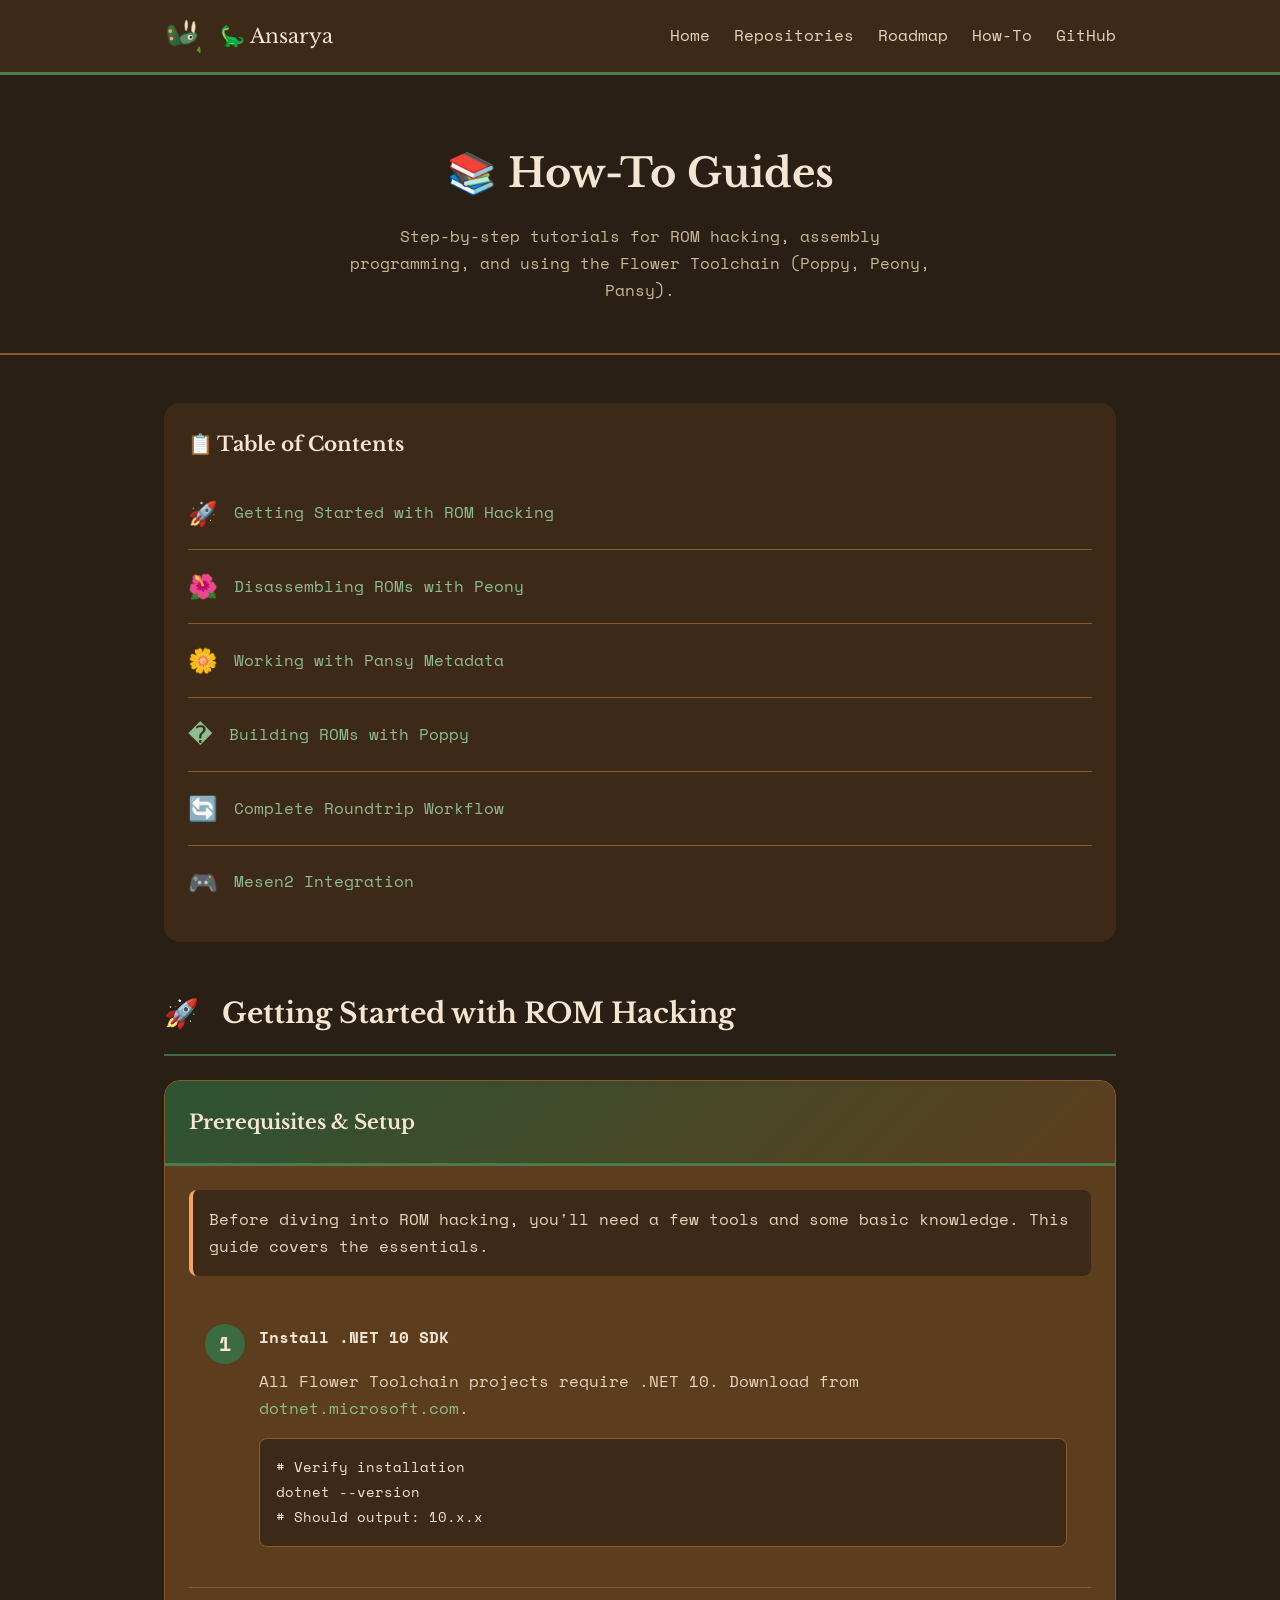
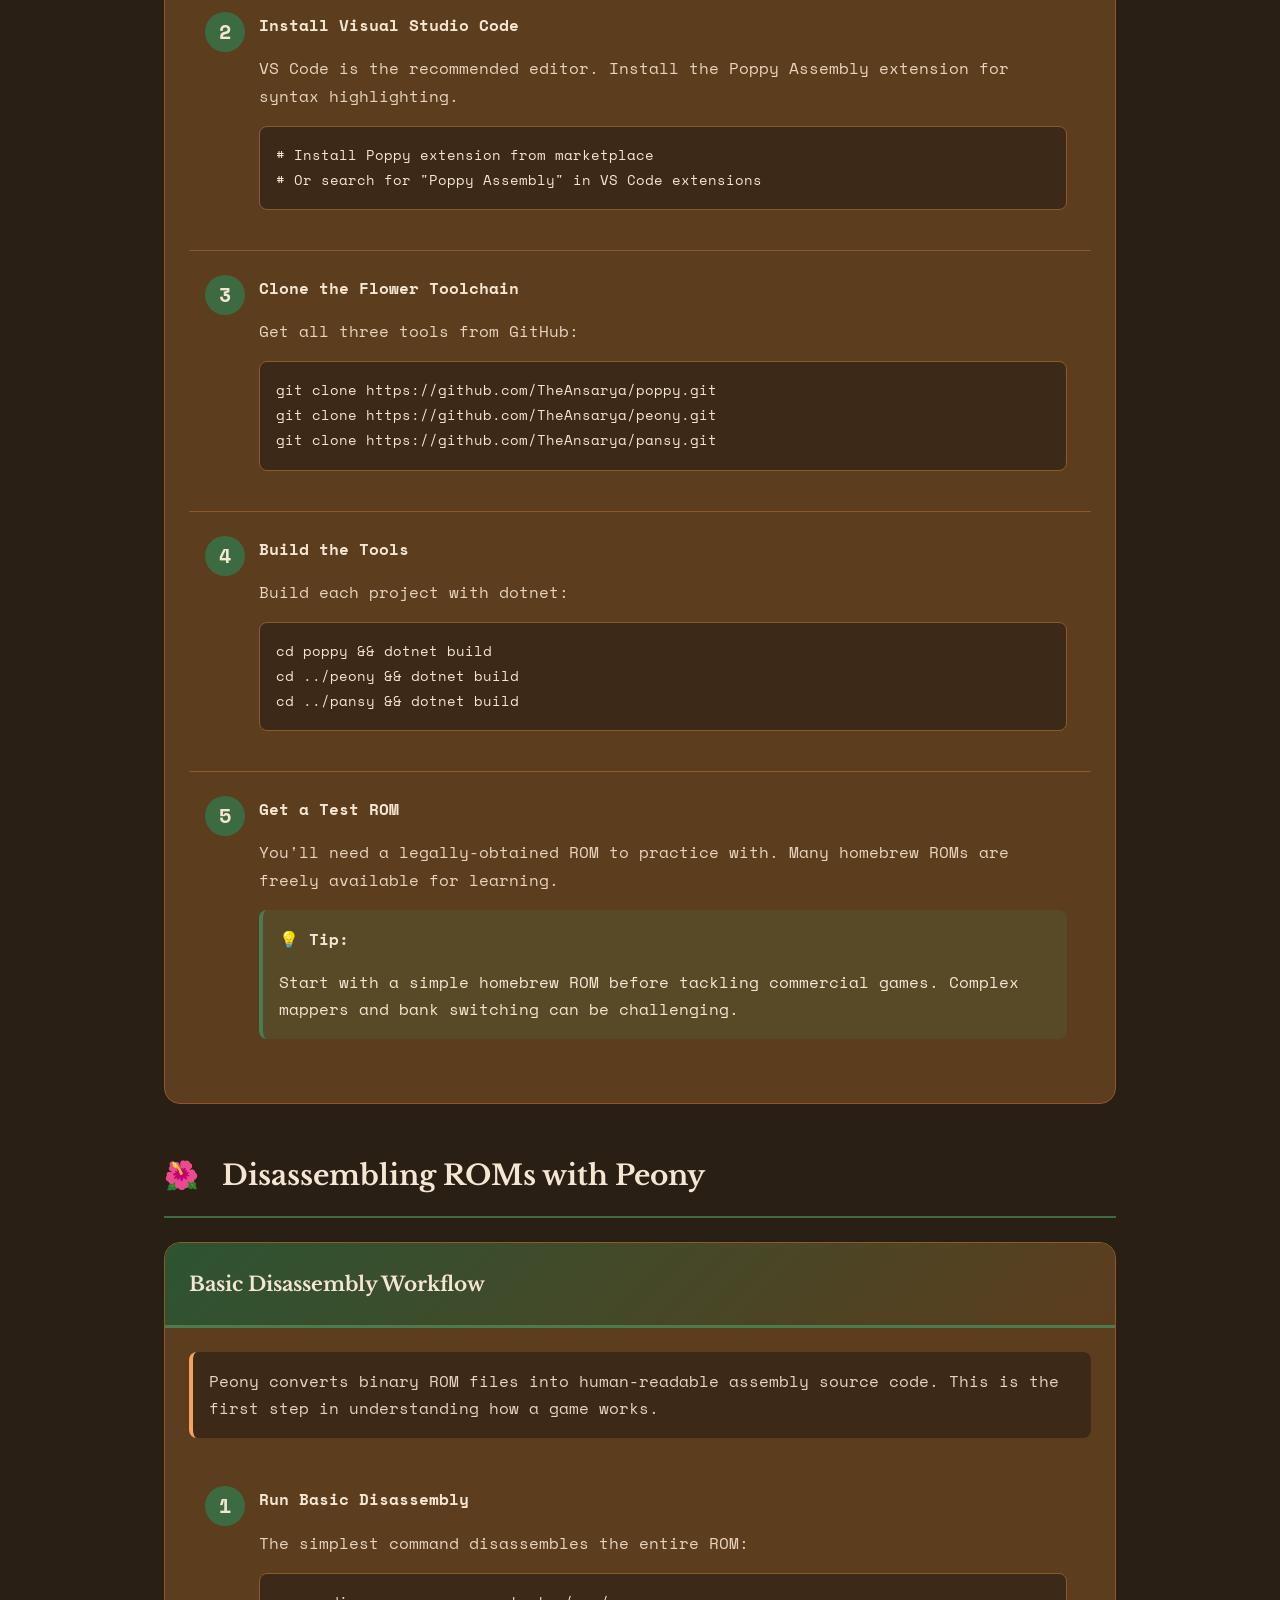
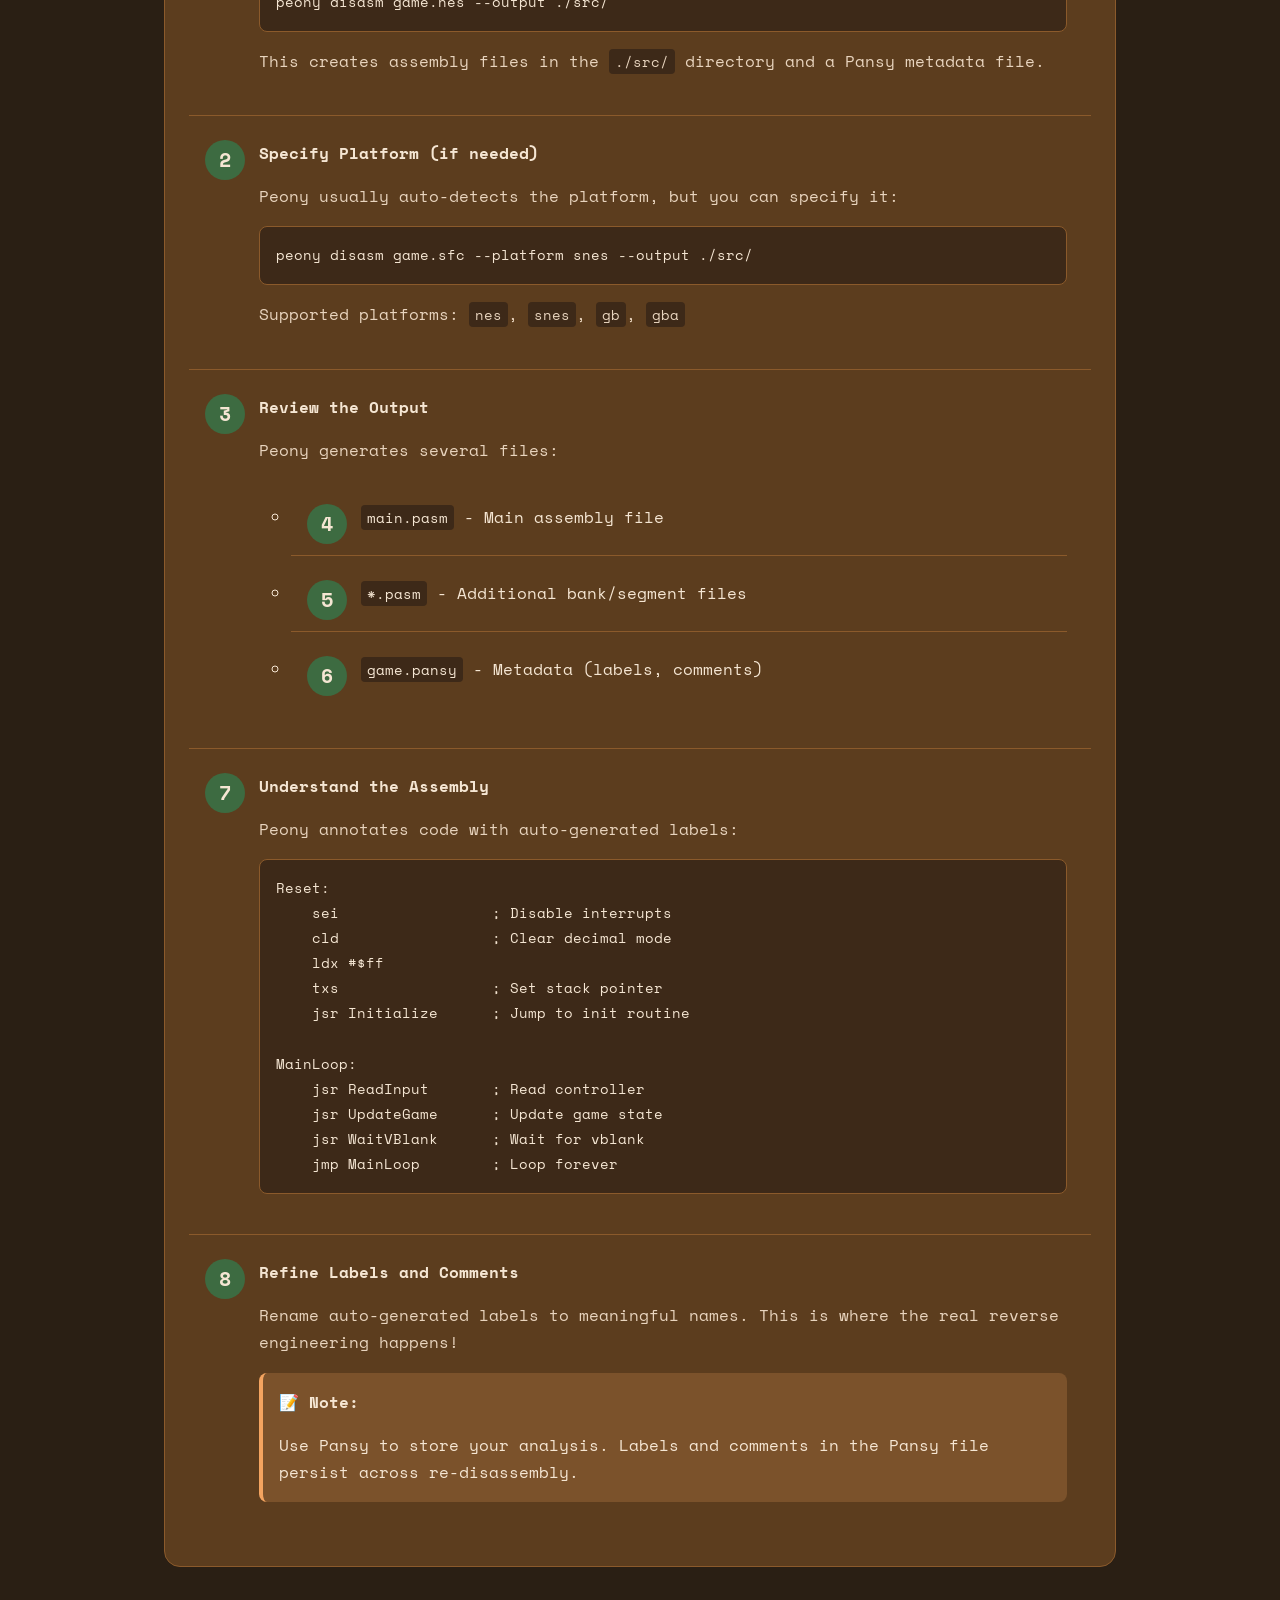
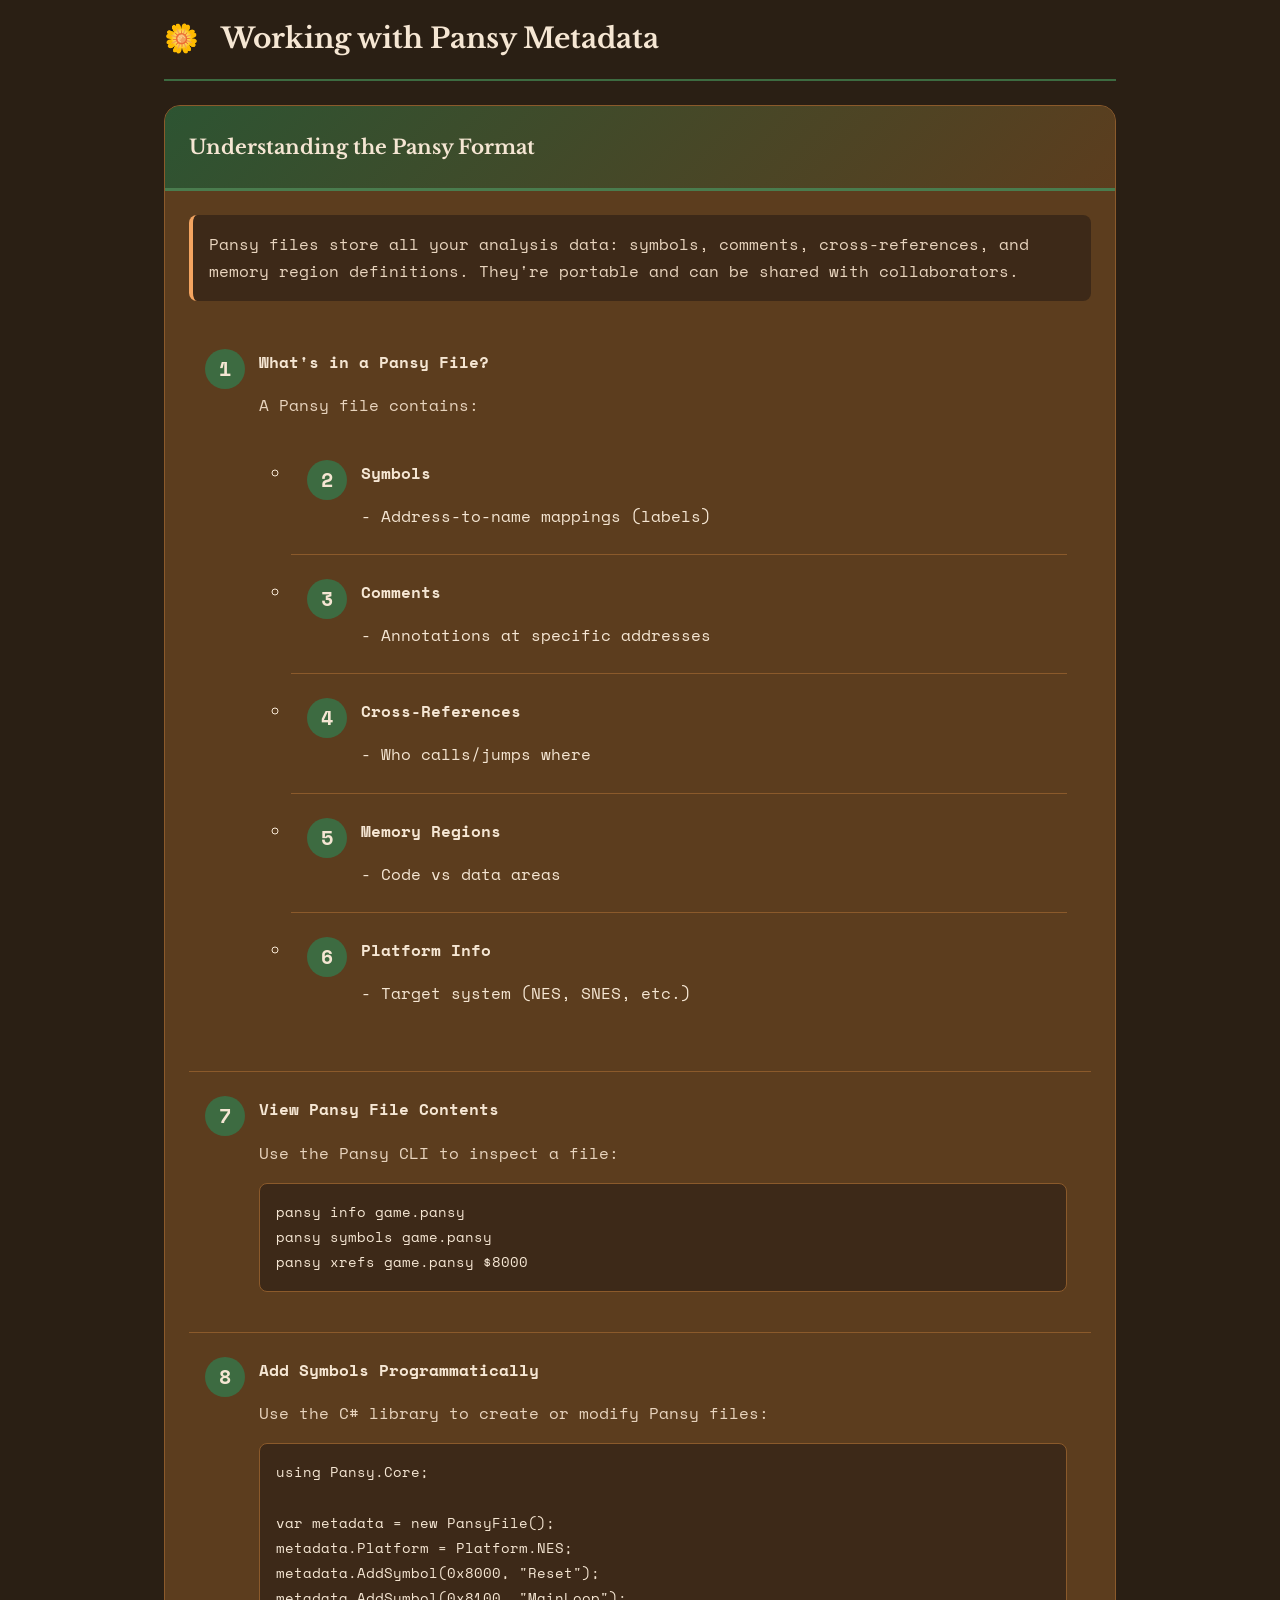
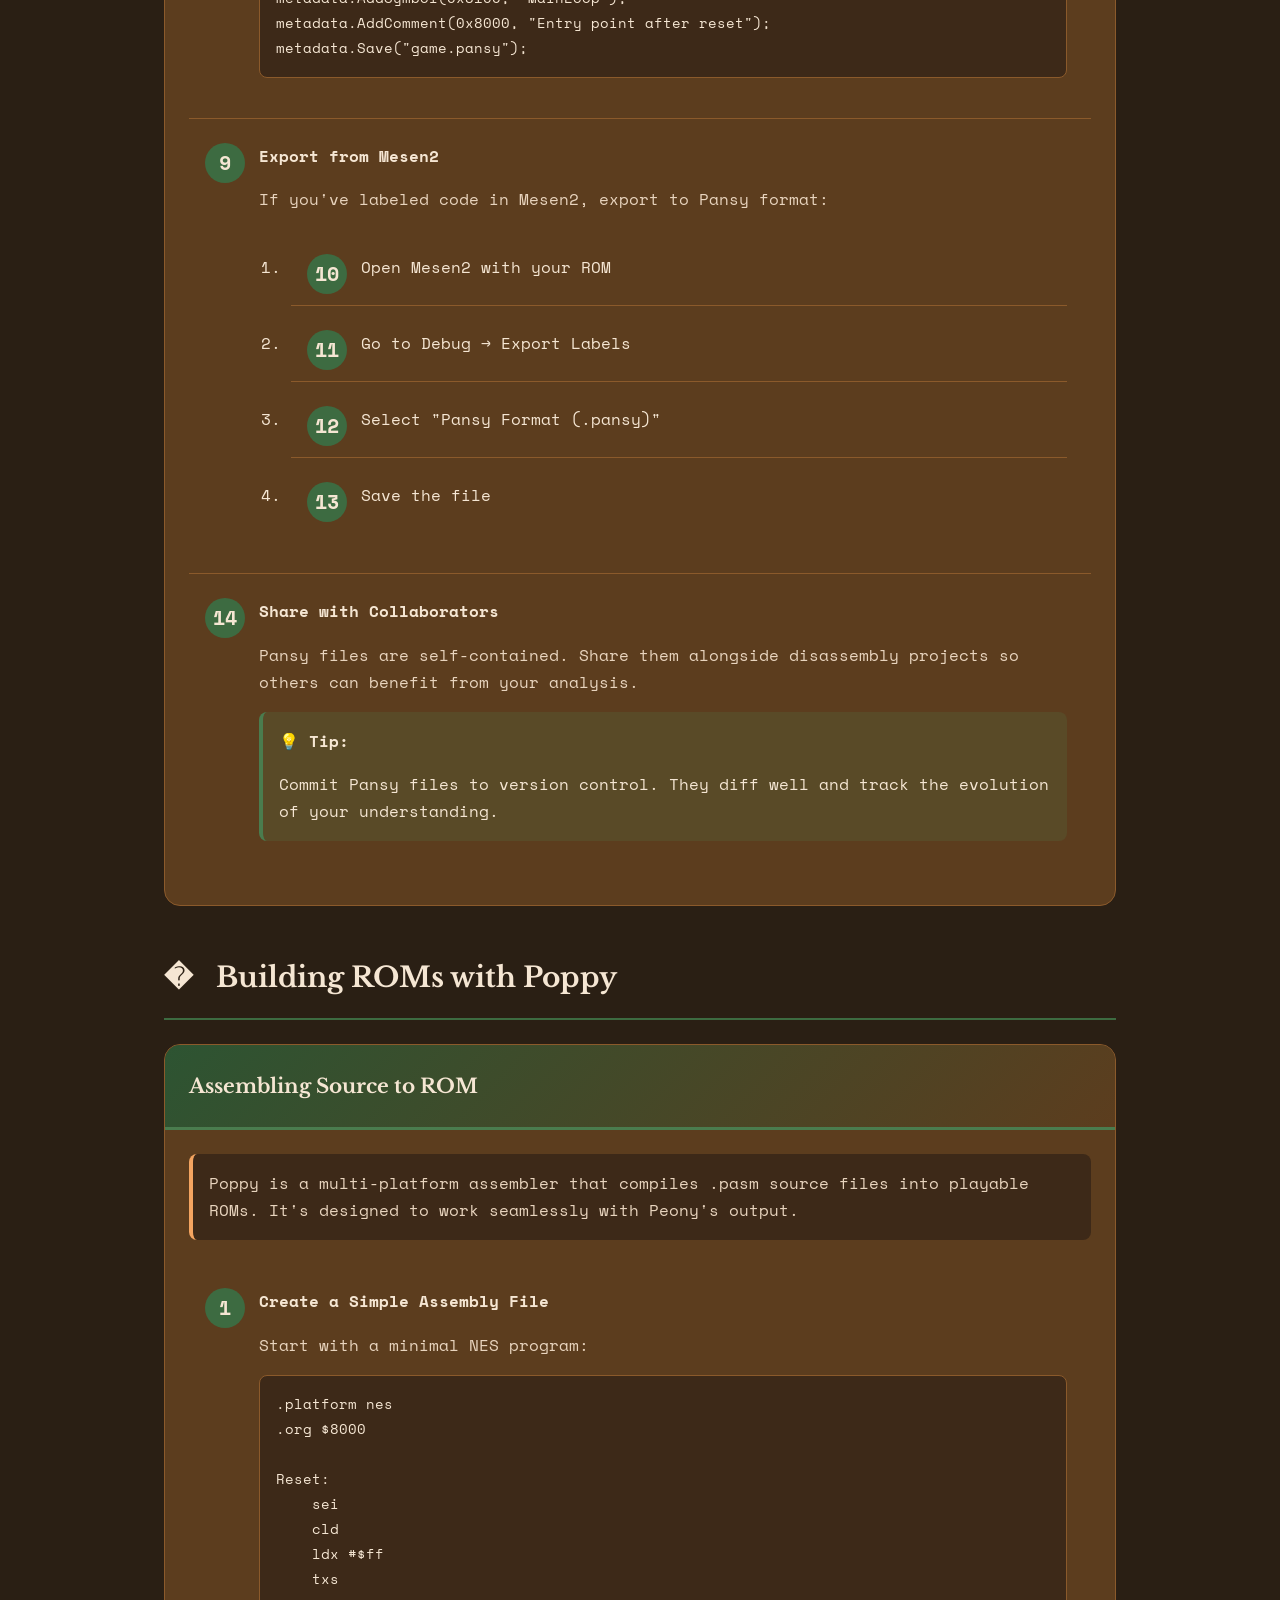
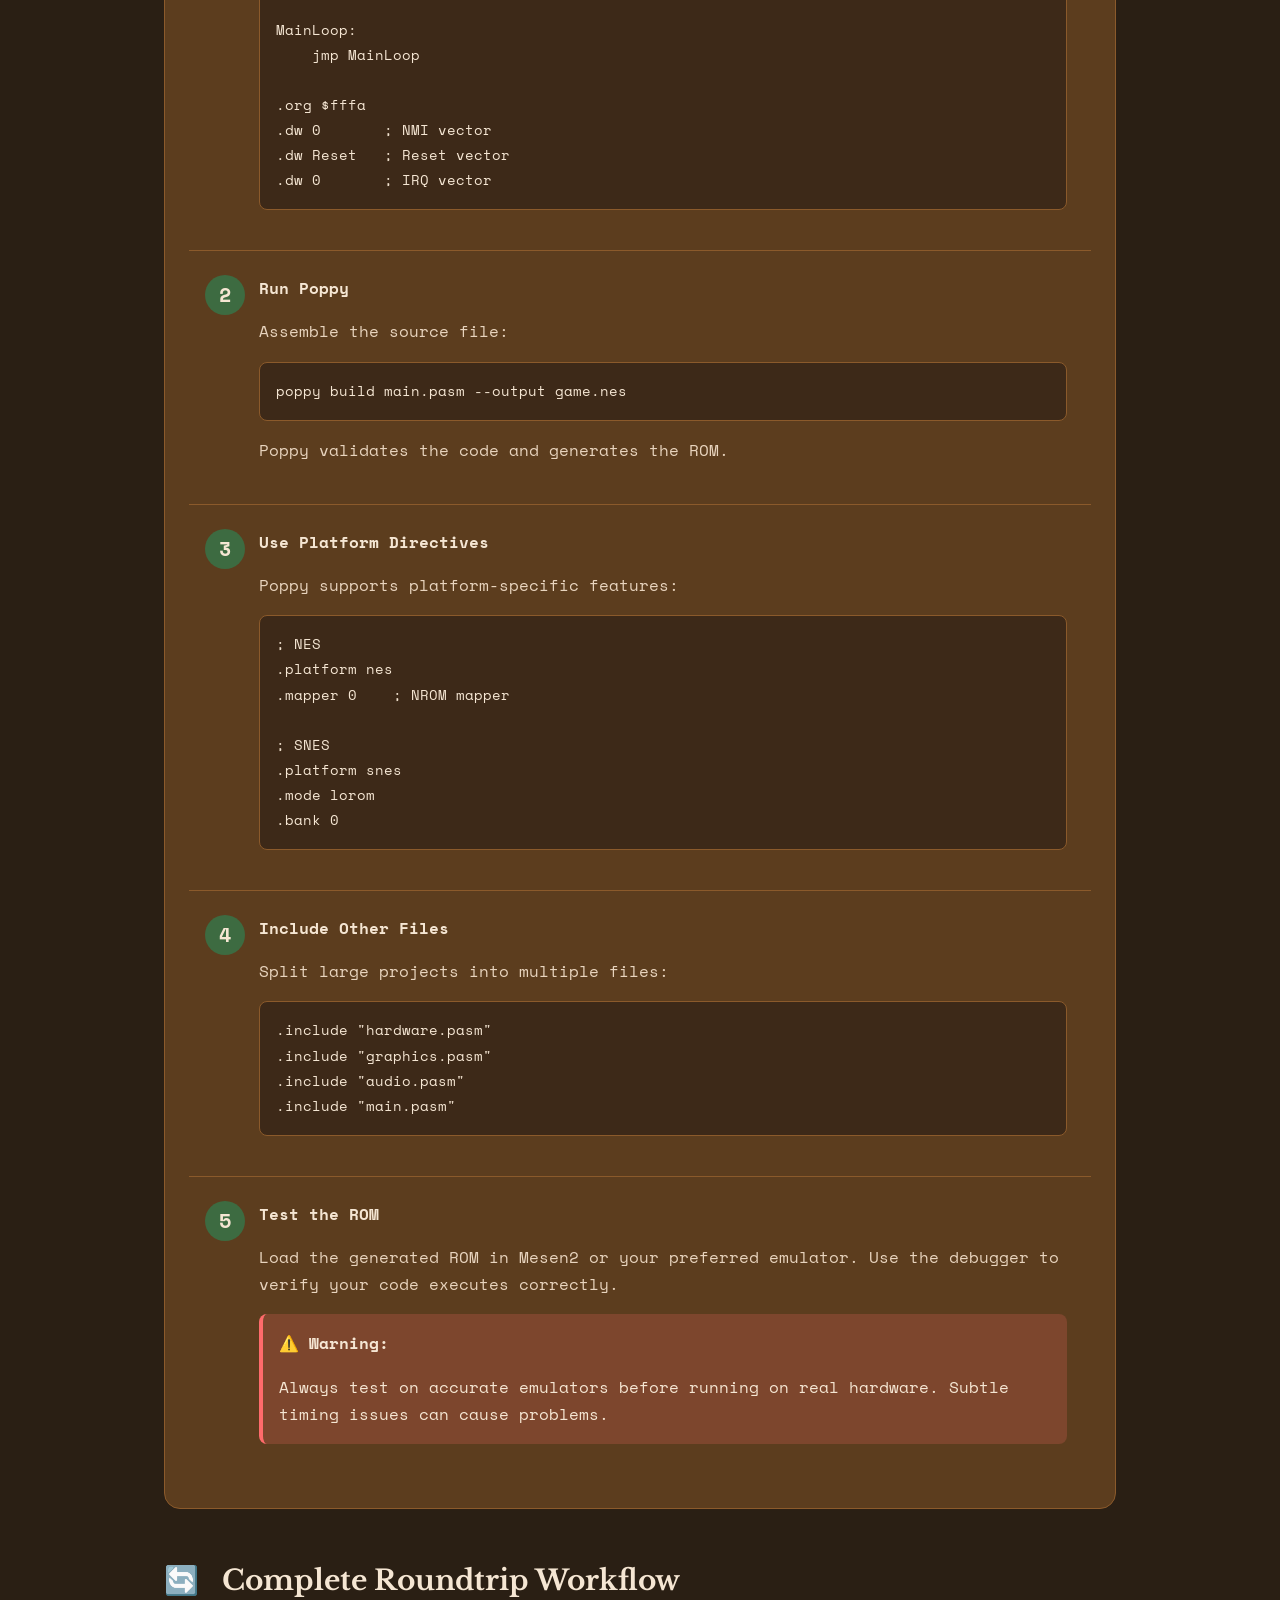
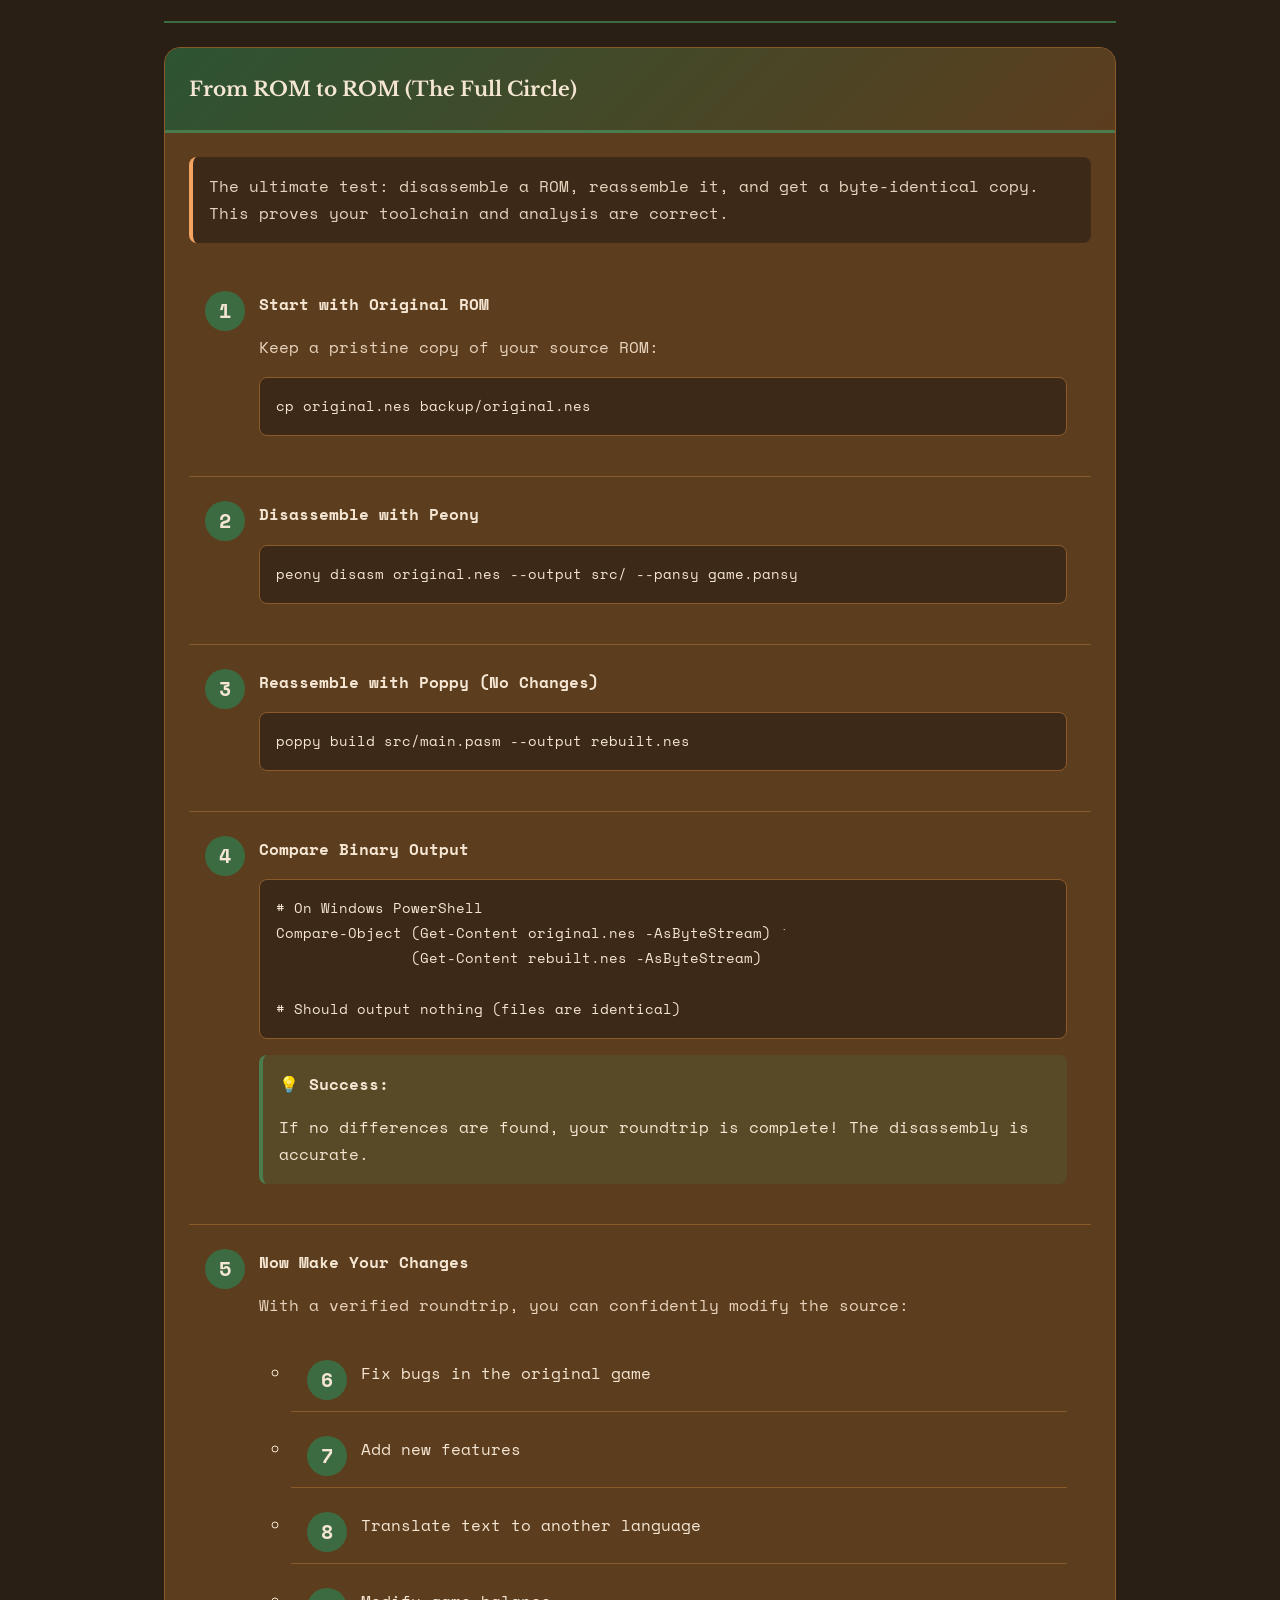
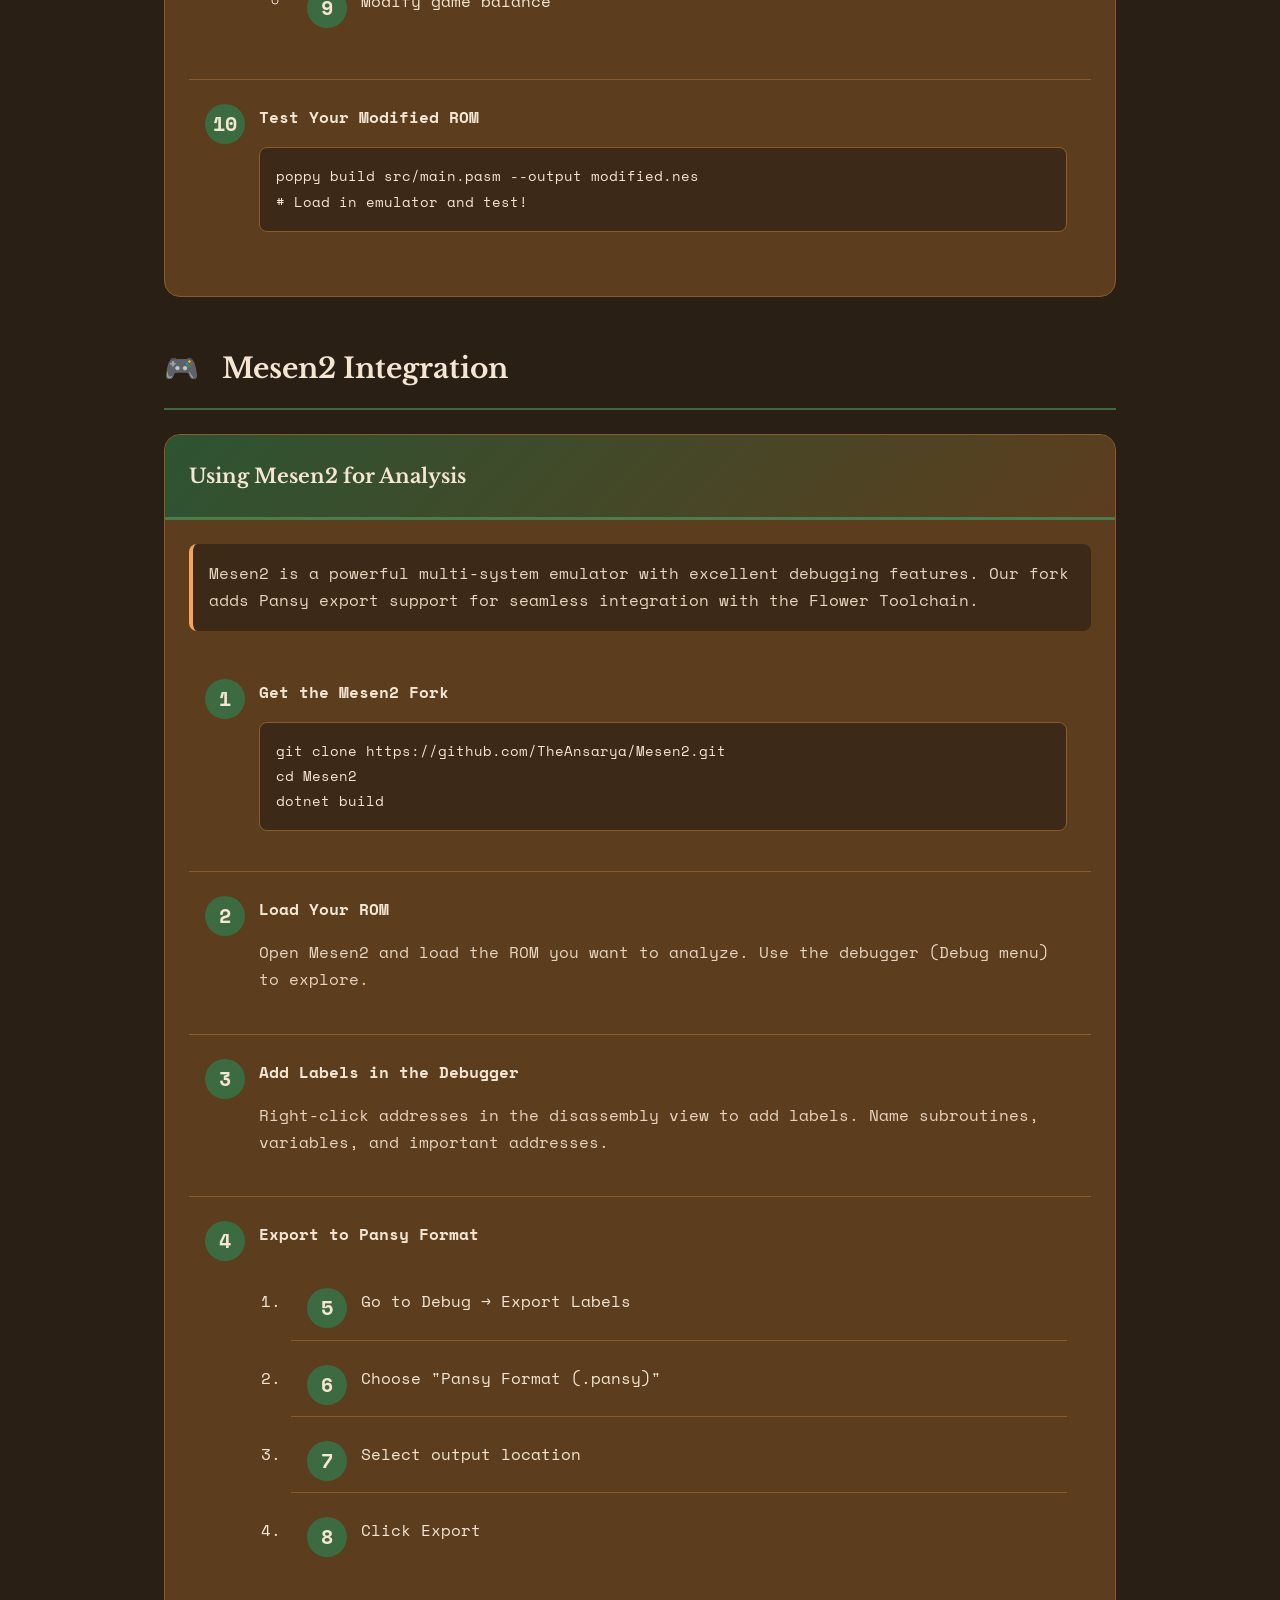
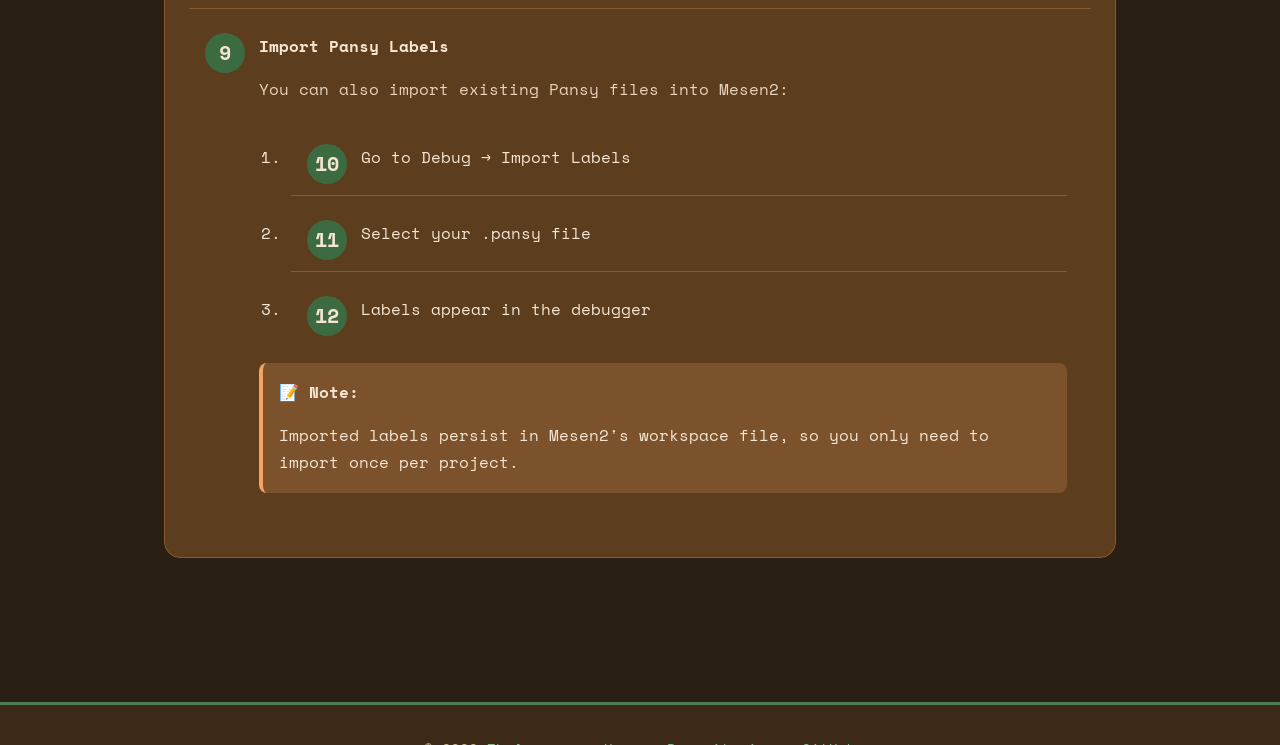
==== pages/howto.html @ cccfa855 "fix: Update flower emoji assignments - 🌸 Poppy (was 🌷) - 🌺 Peony (unchanged) - 🌼 Pansy (unchanged) -" ====
<!DOCTYPE html>
<html lang="en">
<head>
	<meta charset="UTF-8">
	<meta name="viewport" content="width=device-width, initial-scale=1.0">
	<meta name="description" content="Ansarya How-To Guides - Step-by-step tutorials for ROM hacking, assembly programming, and the Flower Toolchain">
	<title>📚 How-To Guides - Ansarya</title>

	<link rel="icon" type="image/svg+xml" href="../assets/favicon.svg">
	<link rel="preconnect" href="https://fonts.googleapis.com">
	<link rel="preconnect" href="https://fonts.gstatic.com" crossorigin>
	<link href="https://fonts.googleapis.com/css2?family=Libre+Baskerville:ital,wght@0,400;0,700;1,400&family=Space+Mono:wght@400;700&display=swap" rel="stylesheet">

	<style>
		/* Import shared styles - same as main site */
		:root {
			--brown-dark: #2a1f14;
			--brown-medium: #3d2918;
			--brown-warm: #5c3d1e;
			--brown-light: #8b5a2b;
			--cream-light: #f5e6d3;
			--cream-medium: #e8d4be;
			--cream-warm: #d4c4a8;
			--cream-dark: #c9b896;
			--green-dark: #2d5432;
			--green-forest: #3d6b41;
			--green-fern: #4a7c4e;
			--green-sage: #6b8e6b;
			--green-moss: #8fbc8f;
			--green-vine: #556b2f;
			--orange-sunset: #f4a460;
			--orange-rust: #d4874a;
			--pink-blush: #ffb6c1;

			--bg-primary: var(--brown-dark);
			--bg-secondary: var(--brown-medium);
			--bg-card: var(--brown-warm);
			--text-primary: var(--cream-light);
			--text-secondary: var(--cream-medium);
			--text-muted: var(--cream-dark);
			--link-color: var(--green-moss);
			--border-color: var(--brown-light);

			--font-heading: 'Libre Baskerville', Georgia, serif;
			--font-body: 'Space Mono', monospace;

			--space-4: 1rem;
			--space-5: 1.5rem;
			--space-6: 2rem;
			--space-8: 3rem;
			--space-10: 4rem;

			--radius-md: 8px;
			--radius-lg: 16px;
			--shadow-md: 0 4px 8px rgba(0, 0, 0, 0.4);
		}

		*, *::before, *::after { box-sizing: border-box; margin: 0; padding: 0; }

		body {
			font-family: var(--font-body);
			line-height: 1.7;
			color: var(--text-primary);
			background: var(--bg-primary);
			min-height: 100vh;
		}

		.container { max-width: 1000px; margin: 0 auto; padding: 0 var(--space-5); }

		/* Navigation */
		.nav-bar {
			background: var(--bg-secondary);
			padding: var(--space-4) 0;
			border-bottom: 3px solid var(--green-fern);
		}

		.nav-content {
			display: flex;
			justify-content: space-between;
			align-items: center;
			flex-wrap: wrap;
			gap: var(--space-4);
		}

		.nav-brand {
			display: flex;
			align-items: center;
			gap: var(--space-4);
			text-decoration: none;
			color: var(--cream-light);
		}

		.nav-brand img { height: 40px; }
		.nav-brand span { font-family: var(--font-heading); font-size: 1.25rem; }

		.nav-links { display: flex; gap: var(--space-5); flex-wrap: wrap; }
		.nav-links a {
			color: var(--text-secondary);
			text-decoration: none;
			transition: color 0.2s;
		}
		.nav-links a:hover { color: var(--cream-light); }

		/* Page Header */
		.page-header {
			text-align: center;
			padding: var(--space-10) 0 var(--space-8);
			border-bottom: 2px solid var(--border-color);
		}

		.page-header h1 {
			font-family: var(--font-heading);
			font-size: 2.5rem;
			color: var(--cream-light);
			margin-bottom: var(--space-4);
		}

		.page-header p {
			color: var(--text-muted);
			max-width: 600px;
			margin: 0 auto;
		}

		/* Main Content */
		main { padding: var(--space-8) 0; }

		h2 {
			font-family: var(--font-heading);
			font-size: 1.75rem;
			color: var(--cream-light);
			margin: var(--space-8) 0 var(--space-5);
			padding-bottom: var(--space-4);
			border-bottom: 2px solid var(--green-forest);
		}

		h2 .icon { margin-right: var(--space-4); }

		h3 {
			font-family: var(--font-heading);
			font-size: 1.25rem;
			color: var(--orange-sunset);
			margin: var(--space-6) 0 var(--space-4);
		}

		p { margin-bottom: var(--space-4); color: var(--text-secondary); }

		a { color: var(--link-color); text-decoration: none; }
		a:hover { text-decoration: underline; }

		/* Guide Cards */
		.guide-card {
			background: var(--bg-card);
			border: 1px solid var(--border-color);
			border-radius: var(--radius-lg);
			margin-bottom: var(--space-6);
			overflow: hidden;
		}

		.guide-header {
			background: linear-gradient(135deg, var(--green-dark) 0%, var(--brown-warm) 100%);
			padding: var(--space-5);
			border-bottom: 3px solid var(--green-fern);
		}

		.guide-header h3 {
			margin: 0;
			color: var(--cream-light);
		}

		.guide-content { padding: var(--space-5); }

		.guide-intro {
			background: var(--bg-secondary);
			padding: var(--space-4);
			border-radius: var(--radius-md);
			margin-bottom: var(--space-5);
			border-left: 4px solid var(--orange-sunset);
		}

		.guide-intro p { margin: 0; }

		/* Steps */
		.steps { list-style: none; counter-reset: step; }

		.steps li {
			counter-increment: step;
			padding: var(--space-5);
			padding-left: 70px;
			position: relative;
			border-bottom: 1px solid var(--border-color);
		}

		.steps li:last-child { border-bottom: none; }

		.steps li::before {
			content: counter(step);
			position: absolute;
			left: var(--space-4);
			top: var(--space-5);
			width: 40px;
			height: 40px;
			background: var(--green-forest);
			color: var(--cream-light);
			border-radius: 50%;
			display: flex;
			align-items: center;
			justify-content: center;
			font-weight: 700;
			font-size: 1.25rem;
		}

		.steps li strong {
			display: block;
			color: var(--cream-light);
			margin-bottom: var(--space-4);
		}

		/* Code Blocks */
		code {
			font-family: var(--font-body);
			background: var(--bg-secondary);
			padding: 2px 6px;
			border-radius: 4px;
			font-size: 0.9rem;
		}

		pre {
			background: var(--bg-secondary);
			padding: var(--space-4);
			border-radius: var(--radius-md);
			overflow-x: auto;
			margin: var(--space-4) 0;
			border: 1px solid var(--border-color);
		}

		pre code {
			background: none;
			padding: 0;
		}

		/* Tips & Notes */
		.tip, .note, .warning {
			padding: var(--space-4);
			border-radius: var(--radius-md);
			margin: var(--space-4) 0;
		}

		.tip {
			background: rgba(74, 124, 78, 0.2);
			border-left: 4px solid var(--green-fern);
		}

		.note {
			background: rgba(244, 164, 96, 0.2);
			border-left: 4px solid var(--orange-sunset);
		}

		.warning {
			background: rgba(255, 107, 107, 0.2);
			border-left: 4px solid #ff6b6b;
		}

		/* Table of Contents */
		.toc {
			background: var(--bg-secondary);
			padding: var(--space-5);
			border-radius: var(--radius-lg);
			margin-bottom: var(--space-8);
		}

		.toc h3 {
			margin-top: 0;
			color: var(--cream-light);
		}

		.toc ul {
			list-style: none;
			margin: 0;
		}

		.toc li {
			padding: var(--space-4) 0;
			border-bottom: 1px solid var(--border-color);
		}

		.toc li:last-child { border-bottom: none; }

		.toc a {
			display: flex;
			align-items: center;
			gap: var(--space-4);
		}

		.toc .icon { font-size: 1.5rem; }

		/* Footer */
		footer {
			background: var(--bg-secondary);
			padding: var(--space-6) 0;
			text-align: center;
			margin-top: var(--space-10);
			border-top: 3px solid var(--green-fern);
		}

		footer p { color: var(--text-muted); font-size: 0.875rem; margin: 0; }
		footer a { color: var(--link-color); }

		/* Responsive */
		@media (max-width: 768px) {
			.nav-content { flex-direction: column; text-align: center; }
			.page-header h1 { font-size: 2rem; }
			.steps li { padding-left: 60px; }
			.steps li::before { width: 35px; height: 35px; font-size: 1rem; }
		}
	</style>
</head>
<body>
	<nav class="nav-bar">
		<div class="container nav-content">
			<a href="../index.html" class="nav-brand">
				<img src="../assets/favicon.svg" alt="Ansarya">
				<span>🦕 Ansarya</span>
			</a>
			<div class="nav-links">
				<a href="../index.html">Home</a>
				<a href="repositories.html">Repositories</a>
				<a href="plans.html">Roadmap</a>
				<a href="howto.html">How-To</a>
				<a href="https://github.com/TheAnsarya" target="_blank">GitHub</a>
			</div>
		</div>
	</nav>

	<header class="page-header">
		<div class="container">
			<h1>📚 How-To Guides</h1>
			<p>
				Step-by-step tutorials for ROM hacking, assembly programming,
				and using the Flower Toolchain (Poppy, Peony, Pansy).
			</p>
		</div>
	</header>

	<main>
		<div class="container">

			<!-- Table of Contents -->
			<div class="toc">
				<h3>📋 Table of Contents</h3>
				<ul>
					<li><a href="#getting-started"><span class="icon">🚀</span> Getting Started with ROM Hacking</a></li>
					<li><a href="#peony-disassembly"><span class="icon">🌺</span> Disassembling ROMs with Peony</a></li>
					<li><a href="#pansy-metadata"><span class="icon">🌼</span> Working with Pansy Metadata</a></li>
					<li><a href="#poppy-assembly"><span class="icon">�</span> Building ROMs with Poppy</a></li>
					<li><a href="#roundtrip"><span class="icon">🔄</span> Complete Roundtrip Workflow</a></li>
					<li><a href="#mesen2-integration"><span class="icon">🎮</span> Mesen2 Integration</a></li>
				</ul>
			</div>

			<!-- Getting Started -->
			<section id="getting-started">
				<h2><span class="icon">🚀</span> Getting Started with ROM Hacking</h2>

				<div class="guide-card">
					<div class="guide-header">
						<h3>Prerequisites & Setup</h3>
					</div>
					<div class="guide-content">
						<div class="guide-intro">
							<p>Before diving into ROM hacking, you'll need a few tools and some basic knowledge. This guide covers the essentials.</p>
						</div>

						<ol class="steps">
							<li>
								<strong>Install .NET 10 SDK</strong>
								<p>All Flower Toolchain projects require .NET 10. Download from <a href="https://dotnet.microsoft.com/download" target="_blank">dotnet.microsoft.com</a>.</p>
								<pre><code># Verify installation
dotnet --version
# Should output: 10.x.x</code></pre>
							</li>

							<li>
								<strong>Install Visual Studio Code</strong>
								<p>VS Code is the recommended editor. Install the Poppy Assembly extension for syntax highlighting.</p>
								<pre><code># Install Poppy extension from marketplace
# Or search for "Poppy Assembly" in VS Code extensions</code></pre>
							</li>

							<li>
								<strong>Clone the Flower Toolchain</strong>
								<p>Get all three tools from GitHub:</p>
								<pre><code>git clone https://github.com/TheAnsarya/poppy.git
git clone https://github.com/TheAnsarya/peony.git
git clone https://github.com/TheAnsarya/pansy.git</code></pre>
							</li>

							<li>
								<strong>Build the Tools</strong>
								<p>Build each project with dotnet:</p>
								<pre><code>cd poppy && dotnet build
cd ../peony && dotnet build
cd ../pansy && dotnet build</code></pre>
							</li>

							<li>
								<strong>Get a Test ROM</strong>
								<p>You'll need a legally-obtained ROM to practice with. Many homebrew ROMs are freely available for learning.</p>
								<div class="tip">
									<strong>💡 Tip:</strong> Start with a simple homebrew ROM before tackling commercial games. Complex mappers and bank switching can be challenging.
								</div>
							</li>
						</ol>
					</div>
				</div>
			</section>

			<!-- Peony Disassembly -->
			<section id="peony-disassembly">
				<h2><span class="icon">🌺</span> Disassembling ROMs with Peony</h2>

				<div class="guide-card">
					<div class="guide-header">
						<h3>Basic Disassembly Workflow</h3>
					</div>
					<div class="guide-content">
						<div class="guide-intro">
							<p>Peony converts binary ROM files into human-readable assembly source code. This is the first step in understanding how a game works.</p>
						</div>

						<ol class="steps">
							<li>
								<strong>Run Basic Disassembly</strong>
								<p>The simplest command disassembles the entire ROM:</p>
								<pre><code>peony disasm game.nes --output ./src/</code></pre>
								<p>This creates assembly files in the <code>./src/</code> directory and a Pansy metadata file.</p>
							</li>

							<li>
								<strong>Specify Platform (if needed)</strong>
								<p>Peony usually auto-detects the platform, but you can specify it:</p>
								<pre><code>peony disasm game.sfc --platform snes --output ./src/</code></pre>
								<p>Supported platforms: <code>nes</code>, <code>snes</code>, <code>gb</code>, <code>gba</code></p>
							</li>

							<li>
								<strong>Review the Output</strong>
								<p>Peony generates several files:</p>
								<ul style="margin: var(--space-4) 0; padding-left: var(--space-6);">
									<li><code>main.pasm</code> - Main assembly file</li>
									<li><code>*.pasm</code> - Additional bank/segment files</li>
									<li><code>game.pansy</code> - Metadata (labels, comments)</li>
								</ul>
							</li>

							<li>
								<strong>Understand the Assembly</strong>
								<p>Peony annotates code with auto-generated labels:</p>
								<pre><code>Reset:
    sei                 ; Disable interrupts
    cld                 ; Clear decimal mode
    ldx #$ff
    txs                 ; Set stack pointer
    jsr Initialize      ; Jump to init routine

MainLoop:
    jsr ReadInput       ; Read controller
    jsr UpdateGame      ; Update game state
    jsr WaitVBlank      ; Wait for vblank
    jmp MainLoop        ; Loop forever</code></pre>
							</li>

							<li>
								<strong>Refine Labels and Comments</strong>
								<p>Rename auto-generated labels to meaningful names. This is where the real reverse engineering happens!</p>
								<div class="note">
									<strong>📝 Note:</strong> Use Pansy to store your analysis. Labels and comments in the Pansy file persist across re-disassembly.
								</div>
							</li>
						</ol>
					</div>
				</div>
			</section>

			<!-- Pansy Metadata -->
			<section id="pansy-metadata">
				<h2><span class="icon">🌼</span> Working with Pansy Metadata</h2>

				<div class="guide-card">
					<div class="guide-header">
						<h3>Understanding the Pansy Format</h3>
					</div>
					<div class="guide-content">
						<div class="guide-intro">
							<p>Pansy files store all your analysis data: symbols, comments, cross-references, and memory region definitions. They're portable and can be shared with collaborators.</p>
						</div>

						<ol class="steps">
							<li>
								<strong>What's in a Pansy File?</strong>
								<p>A Pansy file contains:</p>
								<ul style="margin: var(--space-4) 0; padding-left: var(--space-6);">
									<li><strong>Symbols</strong> - Address-to-name mappings (labels)</li>
									<li><strong>Comments</strong> - Annotations at specific addresses</li>
									<li><strong>Cross-References</strong> - Who calls/jumps where</li>
									<li><strong>Memory Regions</strong> - Code vs data areas</li>
									<li><strong>Platform Info</strong> - Target system (NES, SNES, etc.)</li>
								</ul>
							</li>

							<li>
								<strong>View Pansy File Contents</strong>
								<p>Use the Pansy CLI to inspect a file:</p>
								<pre><code>pansy info game.pansy
pansy symbols game.pansy
pansy xrefs game.pansy $8000</code></pre>
							</li>

							<li>
								<strong>Add Symbols Programmatically</strong>
								<p>Use the C# library to create or modify Pansy files:</p>
								<pre><code>using Pansy.Core;

var metadata = new PansyFile();
metadata.Platform = Platform.NES;
metadata.AddSymbol(0x8000, "Reset");
metadata.AddSymbol(0x8100, "MainLoop");
metadata.AddComment(0x8000, "Entry point after reset");
metadata.Save("game.pansy");</code></pre>
							</li>

							<li>
								<strong>Export from Mesen2</strong>
								<p>If you've labeled code in Mesen2, export to Pansy format:</p>
								<ol style="margin: var(--space-4) 0; padding-left: var(--space-6);">
									<li>Open Mesen2 with your ROM</li>
									<li>Go to Debug → Export Labels</li>
									<li>Select "Pansy Format (.pansy)"</li>
									<li>Save the file</li>
								</ol>
							</li>

							<li>
								<strong>Share with Collaborators</strong>
								<p>Pansy files are self-contained. Share them alongside disassembly projects so others can benefit from your analysis.</p>
								<div class="tip">
									<strong>💡 Tip:</strong> Commit Pansy files to version control. They diff well and track the evolution of your understanding.
								</div>
							</li>
						</ol>
					</div>
				</div>
			</section>

			<!-- Poppy Assembly -->
			<section id="poppy-assembly">
				<h2><span class="icon">�</span> Building ROMs with Poppy</h2>

				<div class="guide-card">
					<div class="guide-header">
						<h3>Assembling Source to ROM</h3>
					</div>
					<div class="guide-content">
						<div class="guide-intro">
							<p>Poppy is a multi-platform assembler that compiles .pasm source files into playable ROMs. It's designed to work seamlessly with Peony's output.</p>
						</div>

						<ol class="steps">
							<li>
								<strong>Create a Simple Assembly File</strong>
								<p>Start with a minimal NES program:</p>
								<pre><code>.platform nes
.org $8000

Reset:
    sei
    cld
    ldx #$ff
    txs

MainLoop:
    jmp MainLoop

.org $fffa
.dw 0       ; NMI vector
.dw Reset   ; Reset vector
.dw 0       ; IRQ vector</code></pre>
							</li>

							<li>
								<strong>Run Poppy</strong>
								<p>Assemble the source file:</p>
								<pre><code>poppy build main.pasm --output game.nes</code></pre>
								<p>Poppy validates the code and generates the ROM.</p>
							</li>

							<li>
								<strong>Use Platform Directives</strong>
								<p>Poppy supports platform-specific features:</p>
								<pre><code>; NES
.platform nes
.mapper 0    ; NROM mapper

; SNES
.platform snes
.mode lorom
.bank 0</code></pre>
							</li>

							<li>
								<strong>Include Other Files</strong>
								<p>Split large projects into multiple files:</p>
								<pre><code>.include "hardware.pasm"
.include "graphics.pasm"
.include "audio.pasm"
.include "main.pasm"</code></pre>
							</li>

							<li>
								<strong>Test the ROM</strong>
								<p>Load the generated ROM in Mesen2 or your preferred emulator. Use the debugger to verify your code executes correctly.</p>
								<div class="warning">
									<strong>⚠️ Warning:</strong> Always test on accurate emulators before running on real hardware. Subtle timing issues can cause problems.
								</div>
							</li>
						</ol>
					</div>
				</div>
			</section>

			<!-- Complete Roundtrip -->
			<section id="roundtrip">
				<h2><span class="icon">🔄</span> Complete Roundtrip Workflow</h2>

				<div class="guide-card">
					<div class="guide-header">
						<h3>From ROM to ROM (The Full Circle)</h3>
					</div>
					<div class="guide-content">
						<div class="guide-intro">
							<p>The ultimate test: disassemble a ROM, reassemble it, and get a byte-identical copy. This proves your toolchain and analysis are correct.</p>
						</div>

						<ol class="steps">
							<li>
								<strong>Start with Original ROM</strong>
								<p>Keep a pristine copy of your source ROM:</p>
								<pre><code>cp original.nes backup/original.nes</code></pre>
							</li>

							<li>
								<strong>Disassemble with Peony</strong>
								<pre><code>peony disasm original.nes --output src/ --pansy game.pansy</code></pre>
							</li>

							<li>
								<strong>Reassemble with Poppy (No Changes)</strong>
								<pre><code>poppy build src/main.pasm --output rebuilt.nes</code></pre>
							</li>

							<li>
								<strong>Compare Binary Output</strong>
								<pre><code># On Windows PowerShell
Compare-Object (Get-Content original.nes -AsByteStream) `
               (Get-Content rebuilt.nes -AsByteStream)

# Should output nothing (files are identical)</code></pre>
								<div class="tip">
									<strong>💡 Success:</strong> If no differences are found, your roundtrip is complete! The disassembly is accurate.
								</div>
							</li>

							<li>
								<strong>Now Make Your Changes</strong>
								<p>With a verified roundtrip, you can confidently modify the source:</p>
								<ul style="margin: var(--space-4) 0; padding-left: var(--space-6);">
									<li>Fix bugs in the original game</li>
									<li>Add new features</li>
									<li>Translate text to another language</li>
									<li>Modify game balance</li>
								</ul>
							</li>

							<li>
								<strong>Test Your Modified ROM</strong>
								<pre><code>poppy build src/main.pasm --output modified.nes
# Load in emulator and test!</code></pre>
							</li>
						</ol>
					</div>
				</div>
			</section>

			<!-- Mesen2 Integration -->
			<section id="mesen2-integration">
				<h2><span class="icon">🎮</span> Mesen2 Integration</h2>

				<div class="guide-card">
					<div class="guide-header">
						<h3>Using Mesen2 for Analysis</h3>
					</div>
					<div class="guide-content">
						<div class="guide-intro">
							<p>Mesen2 is a powerful multi-system emulator with excellent debugging features. Our fork adds Pansy export support for seamless integration with the Flower Toolchain.</p>
						</div>

						<ol class="steps">
							<li>
								<strong>Get the Mesen2 Fork</strong>
								<pre><code>git clone https://github.com/TheAnsarya/Mesen2.git
cd Mesen2
dotnet build</code></pre>
							</li>

							<li>
								<strong>Load Your ROM</strong>
								<p>Open Mesen2 and load the ROM you want to analyze. Use the debugger (Debug menu) to explore.</p>
							</li>

							<li>
								<strong>Add Labels in the Debugger</strong>
								<p>Right-click addresses in the disassembly view to add labels. Name subroutines, variables, and important addresses.</p>
							</li>

							<li>
								<strong>Export to Pansy Format</strong>
								<ol style="margin: var(--space-4) 0; padding-left: var(--space-6);">
									<li>Go to Debug → Export Labels</li>
									<li>Choose "Pansy Format (.pansy)"</li>
									<li>Select output location</li>
									<li>Click Export</li>
								</ol>
							</li>

							<li>
								<strong>Import Pansy Labels</strong>
								<p>You can also import existing Pansy files into Mesen2:</p>
								<ol style="margin: var(--space-4) 0; padding-left: var(--space-6);">
									<li>Go to Debug → Import Labels</li>
									<li>Select your .pansy file</li>
									<li>Labels appear in the debugger</li>
								</ol>
								<div class="note">
									<strong>📝 Note:</strong> Imported labels persist in Mesen2's workspace file, so you only need to import once per project.
								</div>
							</li>
						</ol>
					</div>
				</div>
			</section>

		</div>
	</main>

	<footer>
		<div class="container">
			<p>
				© 2026 <a href="https://github.com/TheAnsarya">TheAnsarya</a> ·
				<a href="../index.html">Home</a> ·
				<a href="repositories.html">Repositories</a> ·
				<a href="https://github.com/TheAnsarya" target="_blank">GitHub</a>
			</p>
		</div>
	</footer>
</body>
</html>
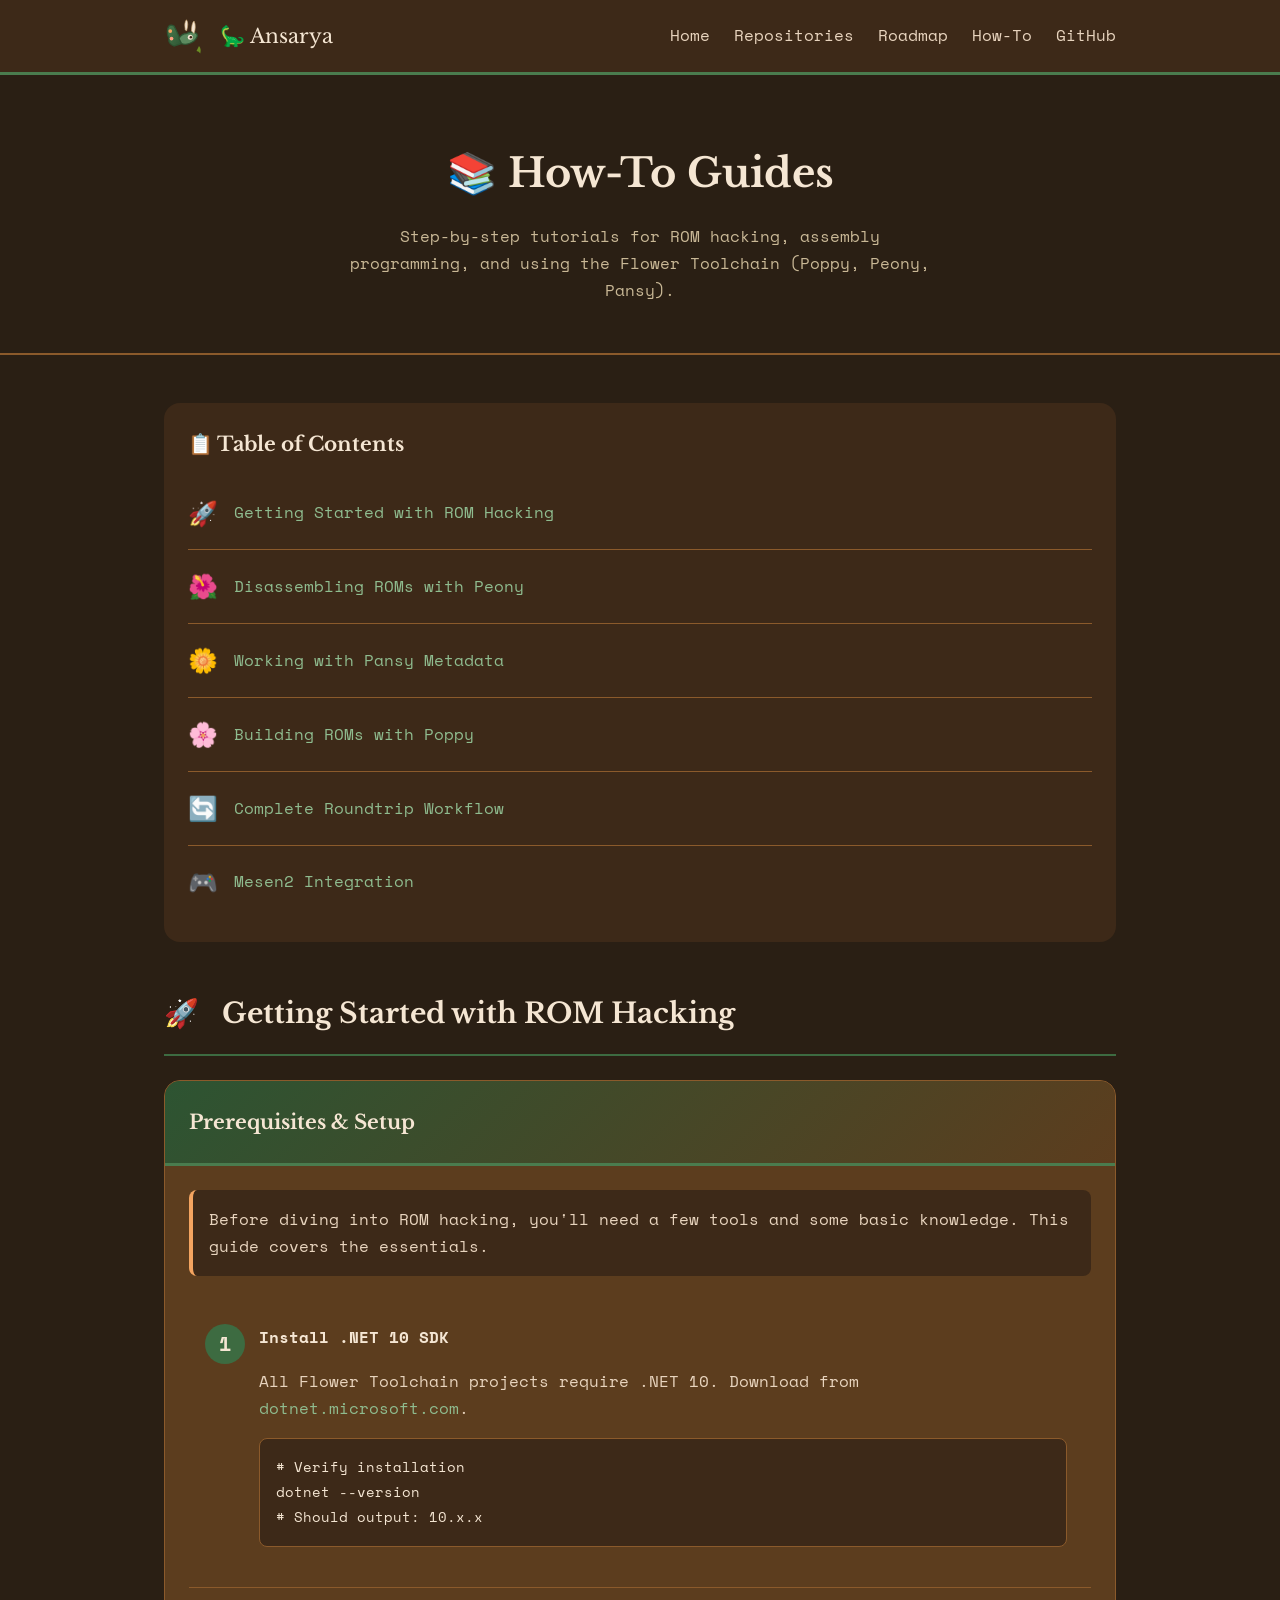
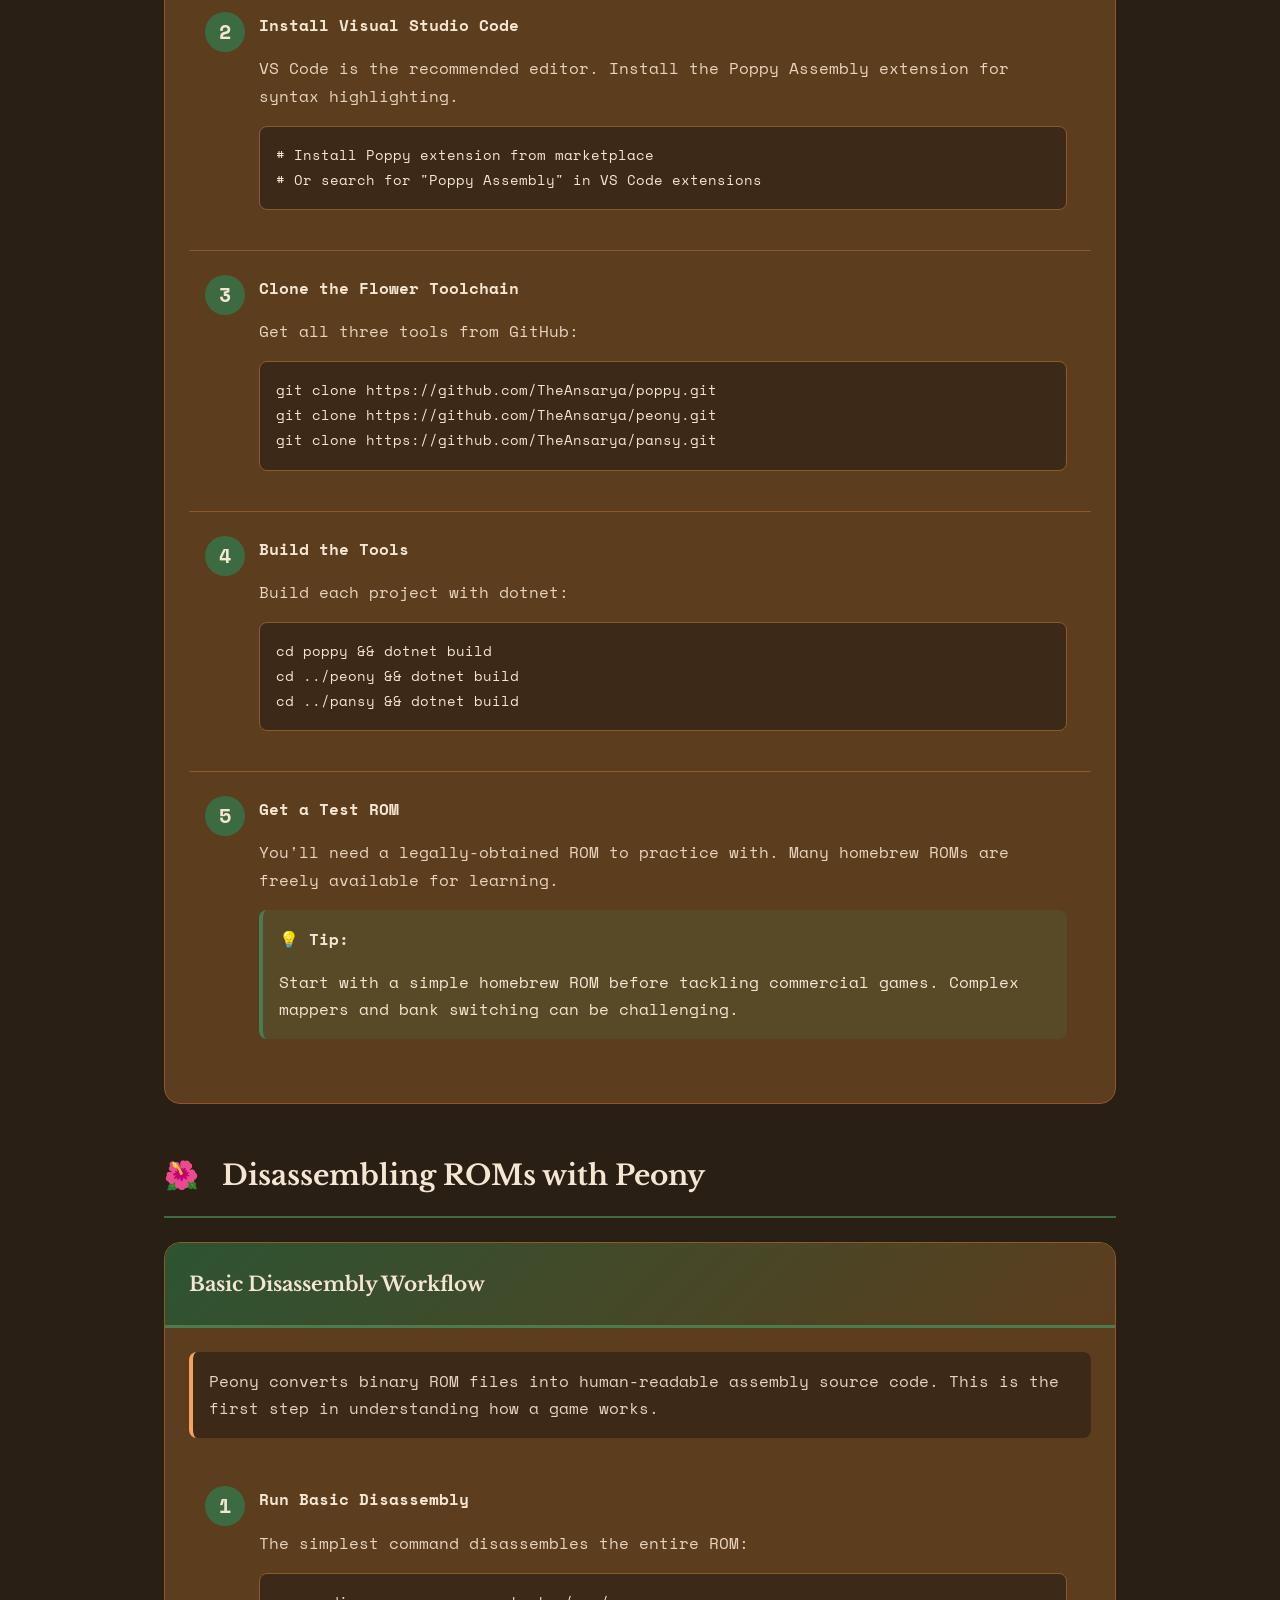
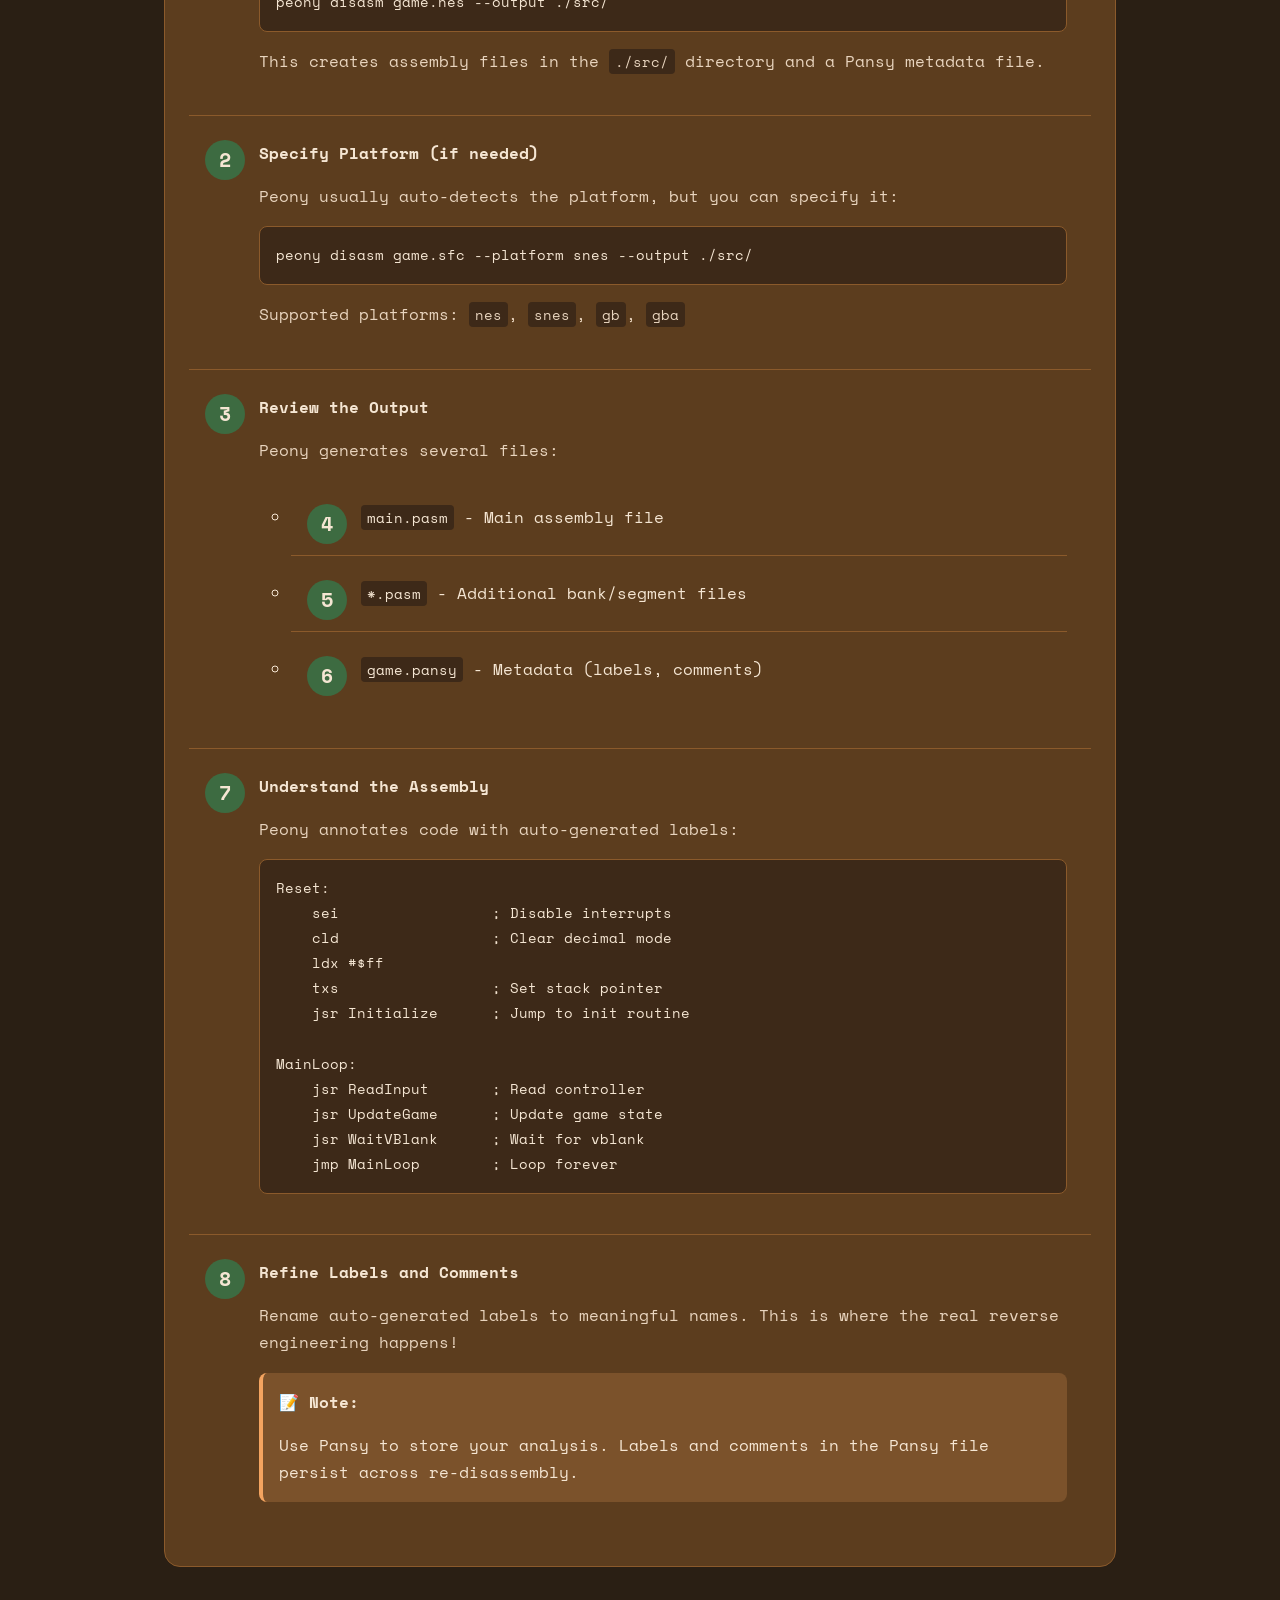
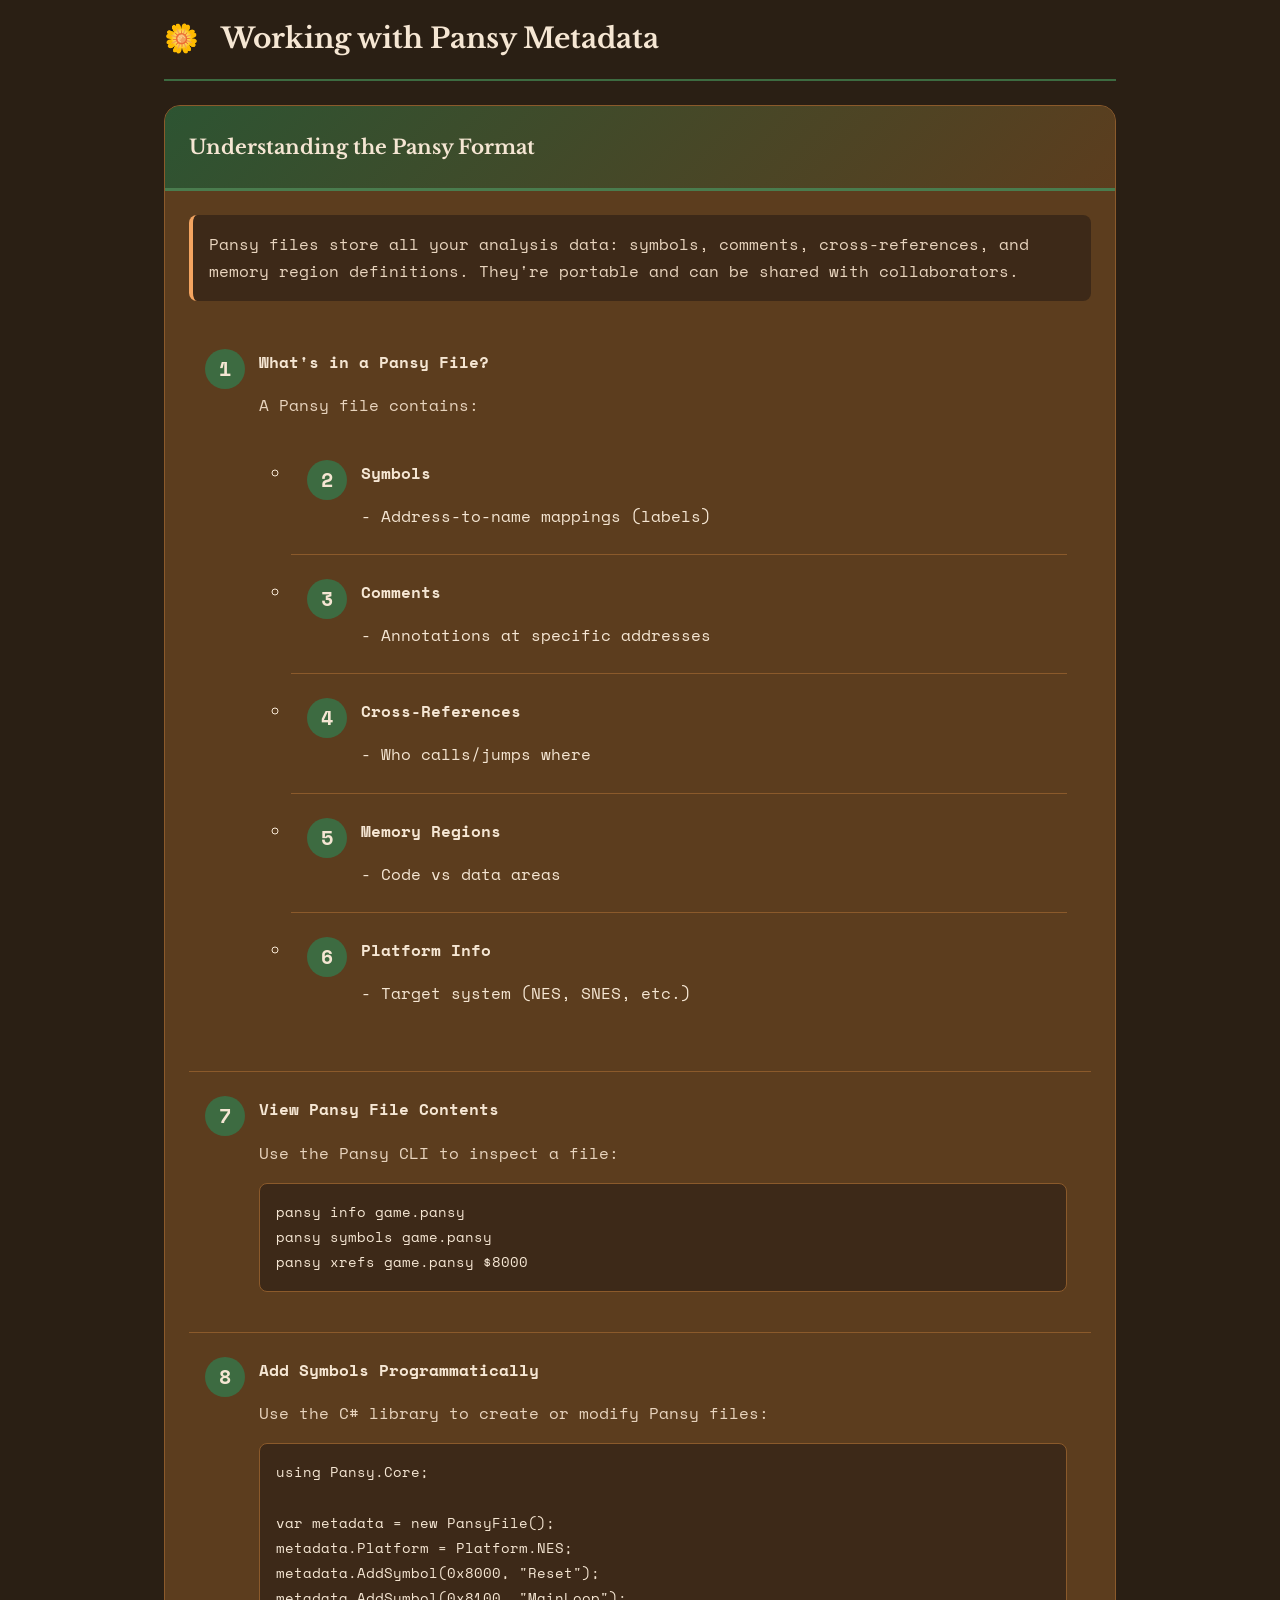
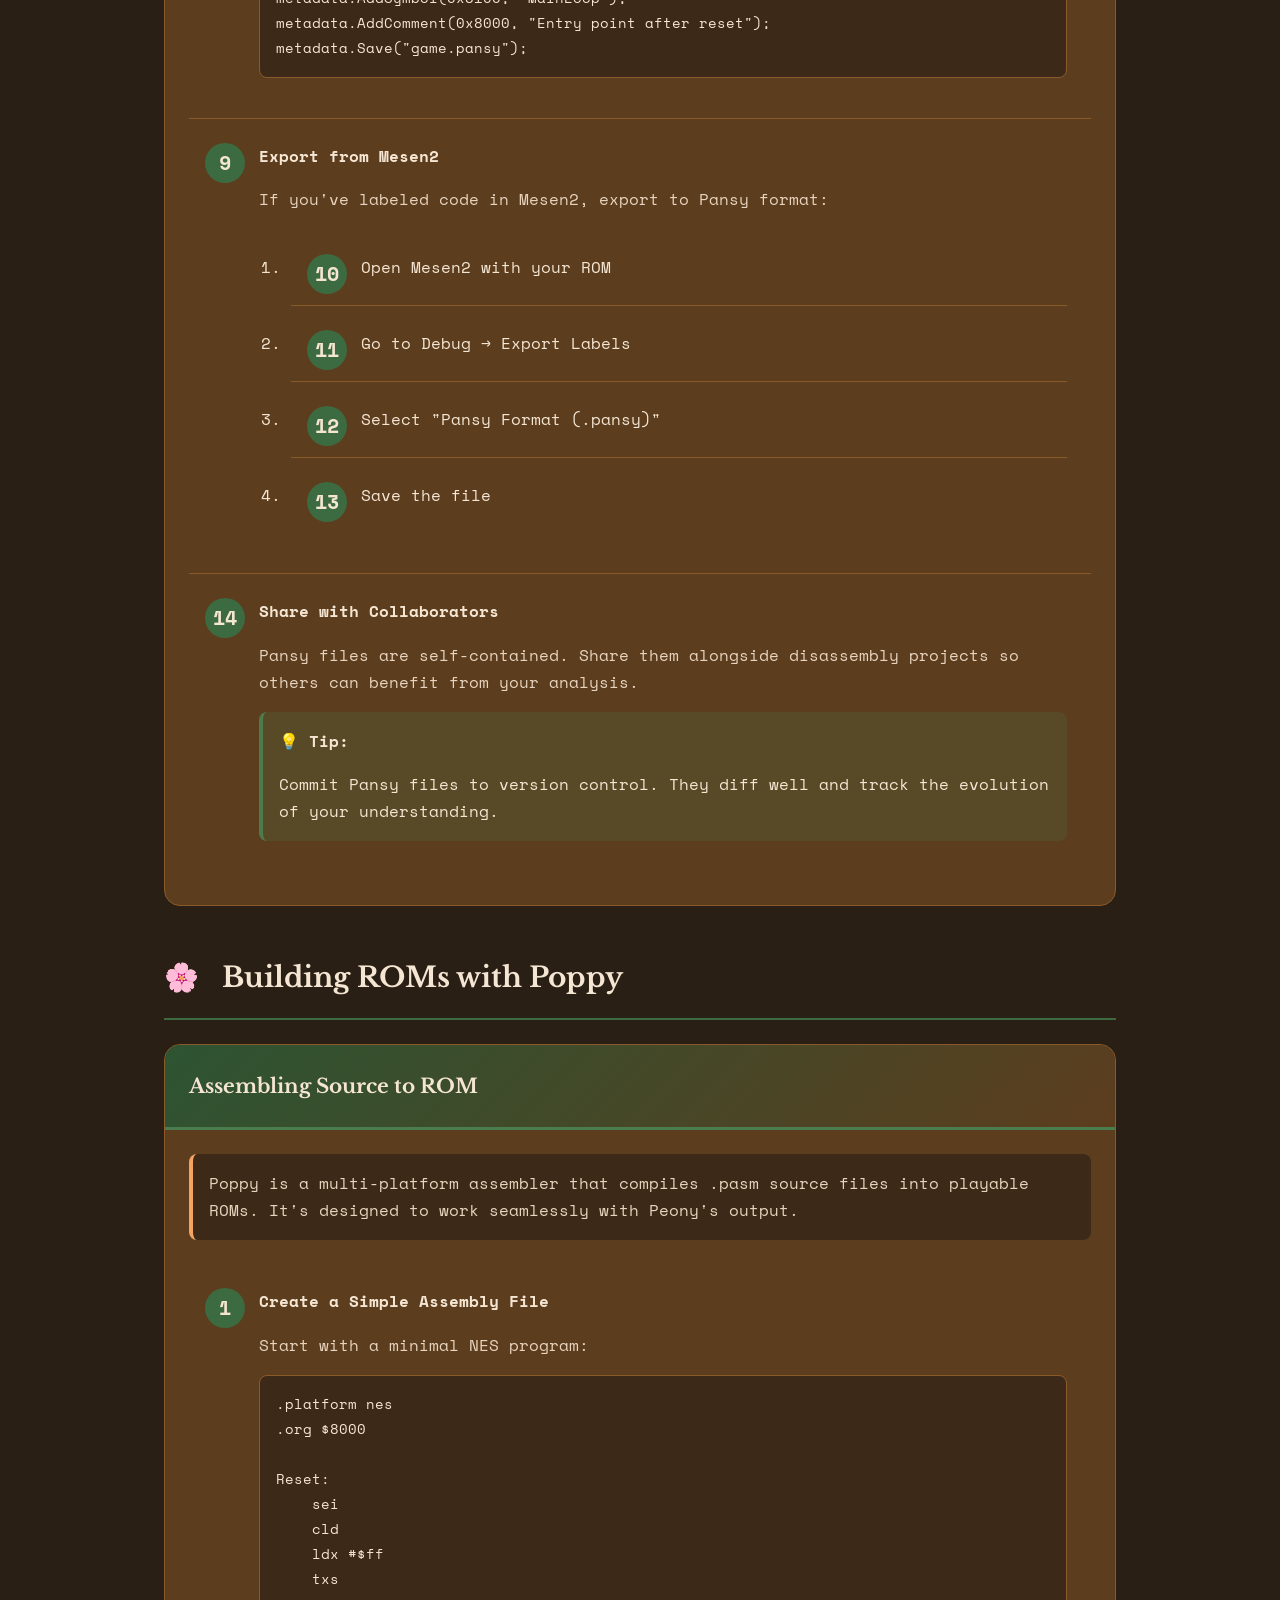
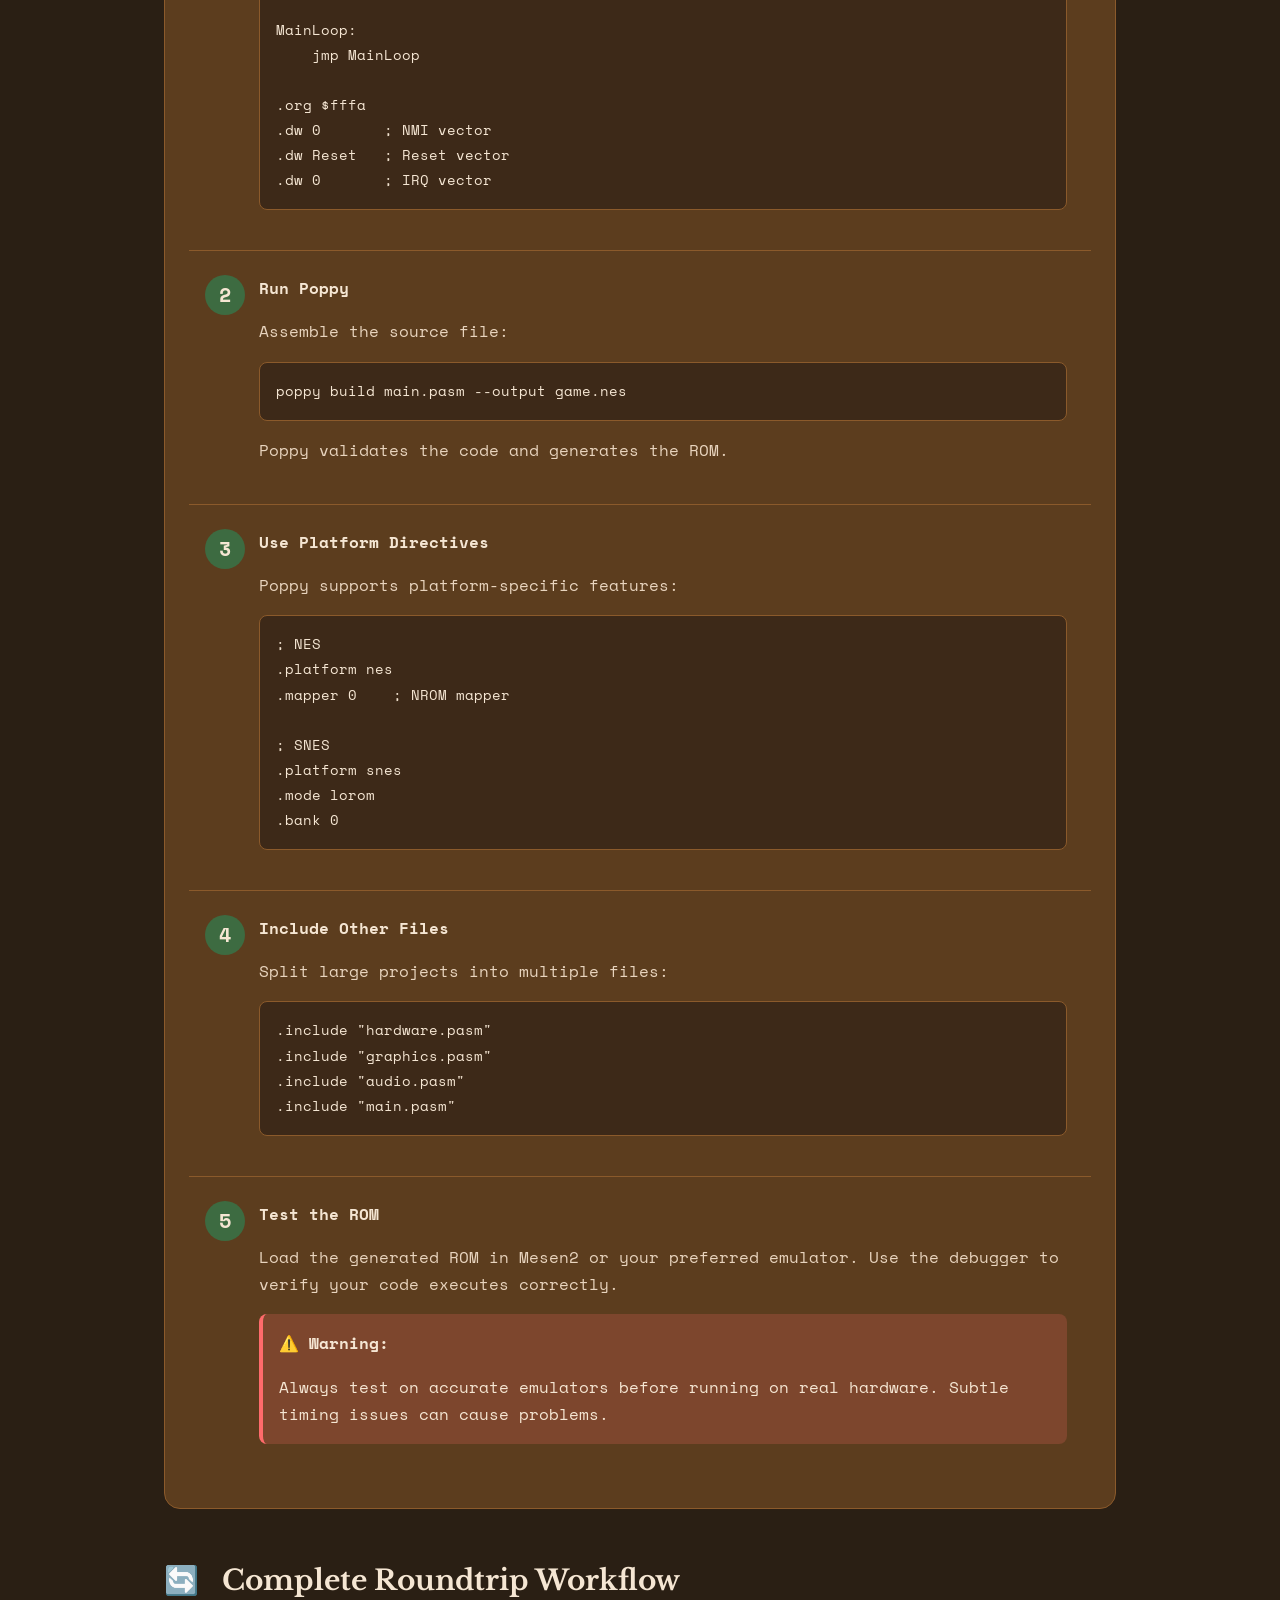
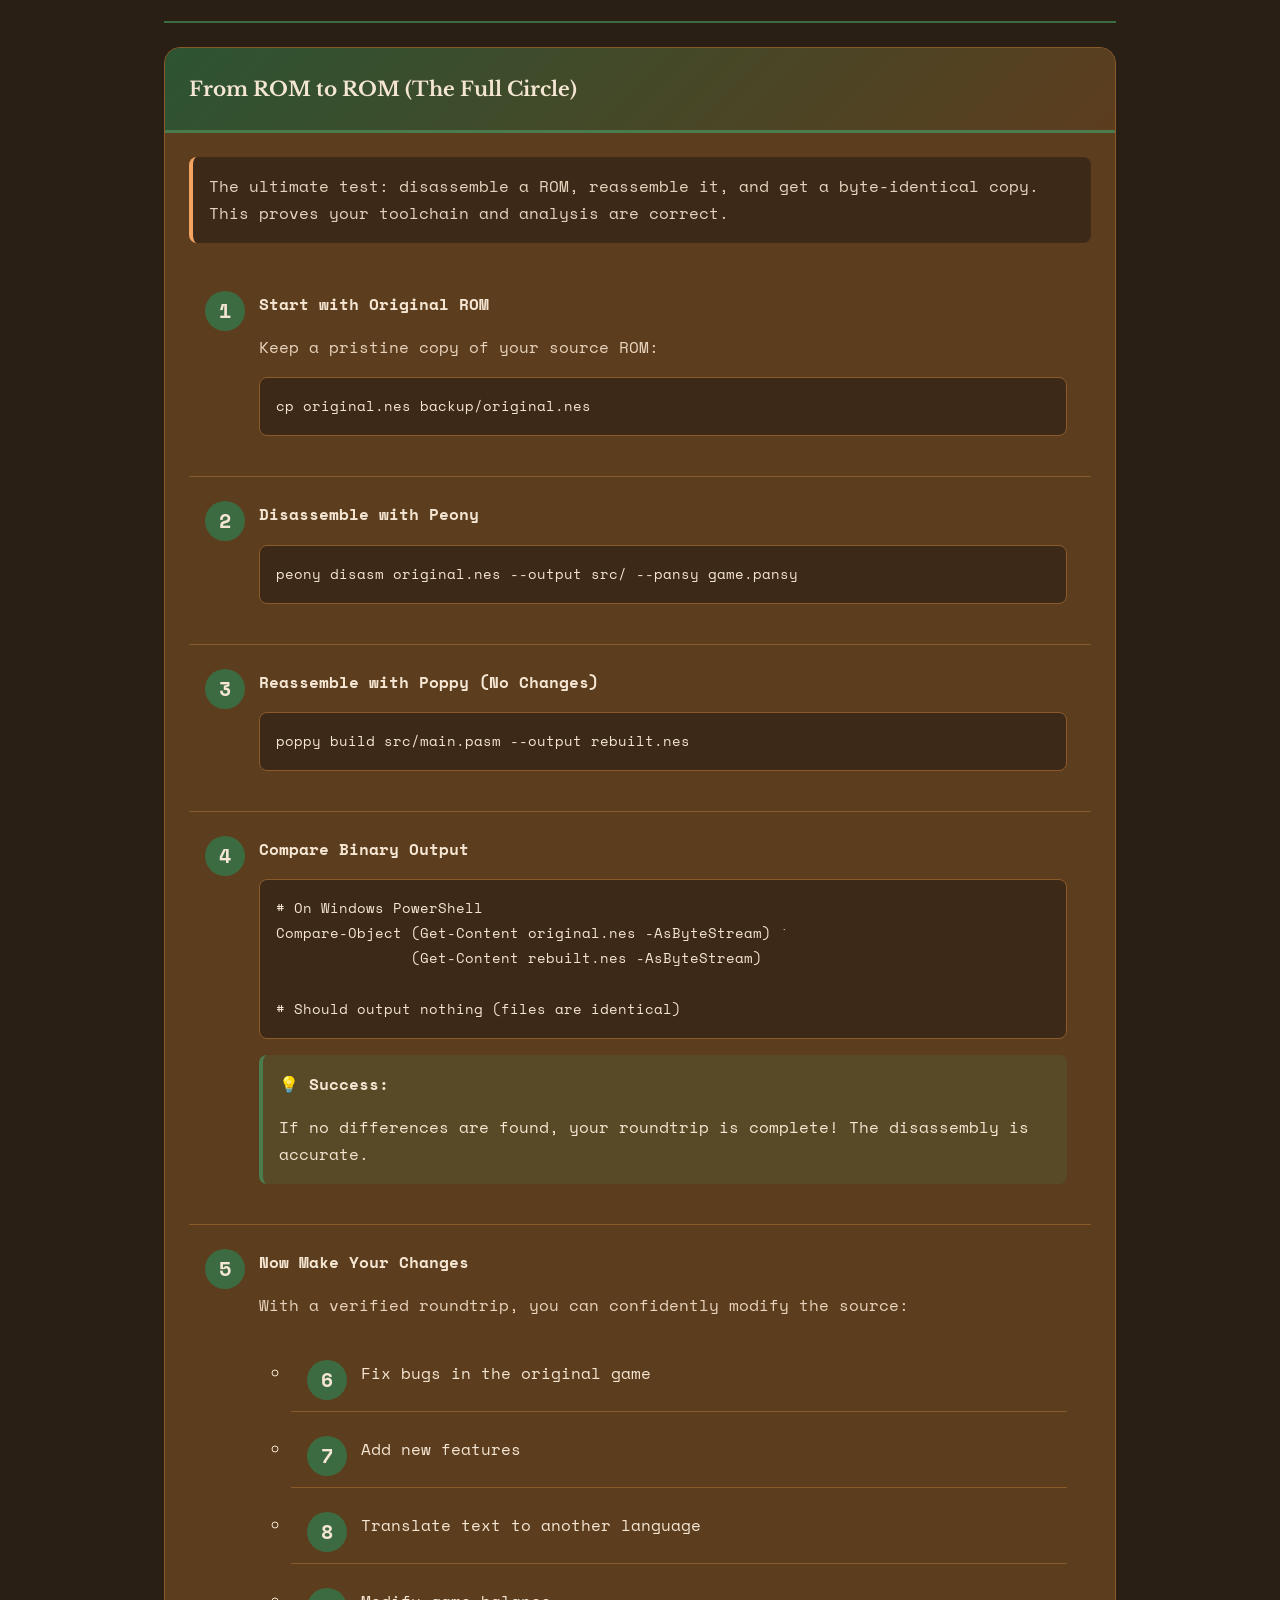
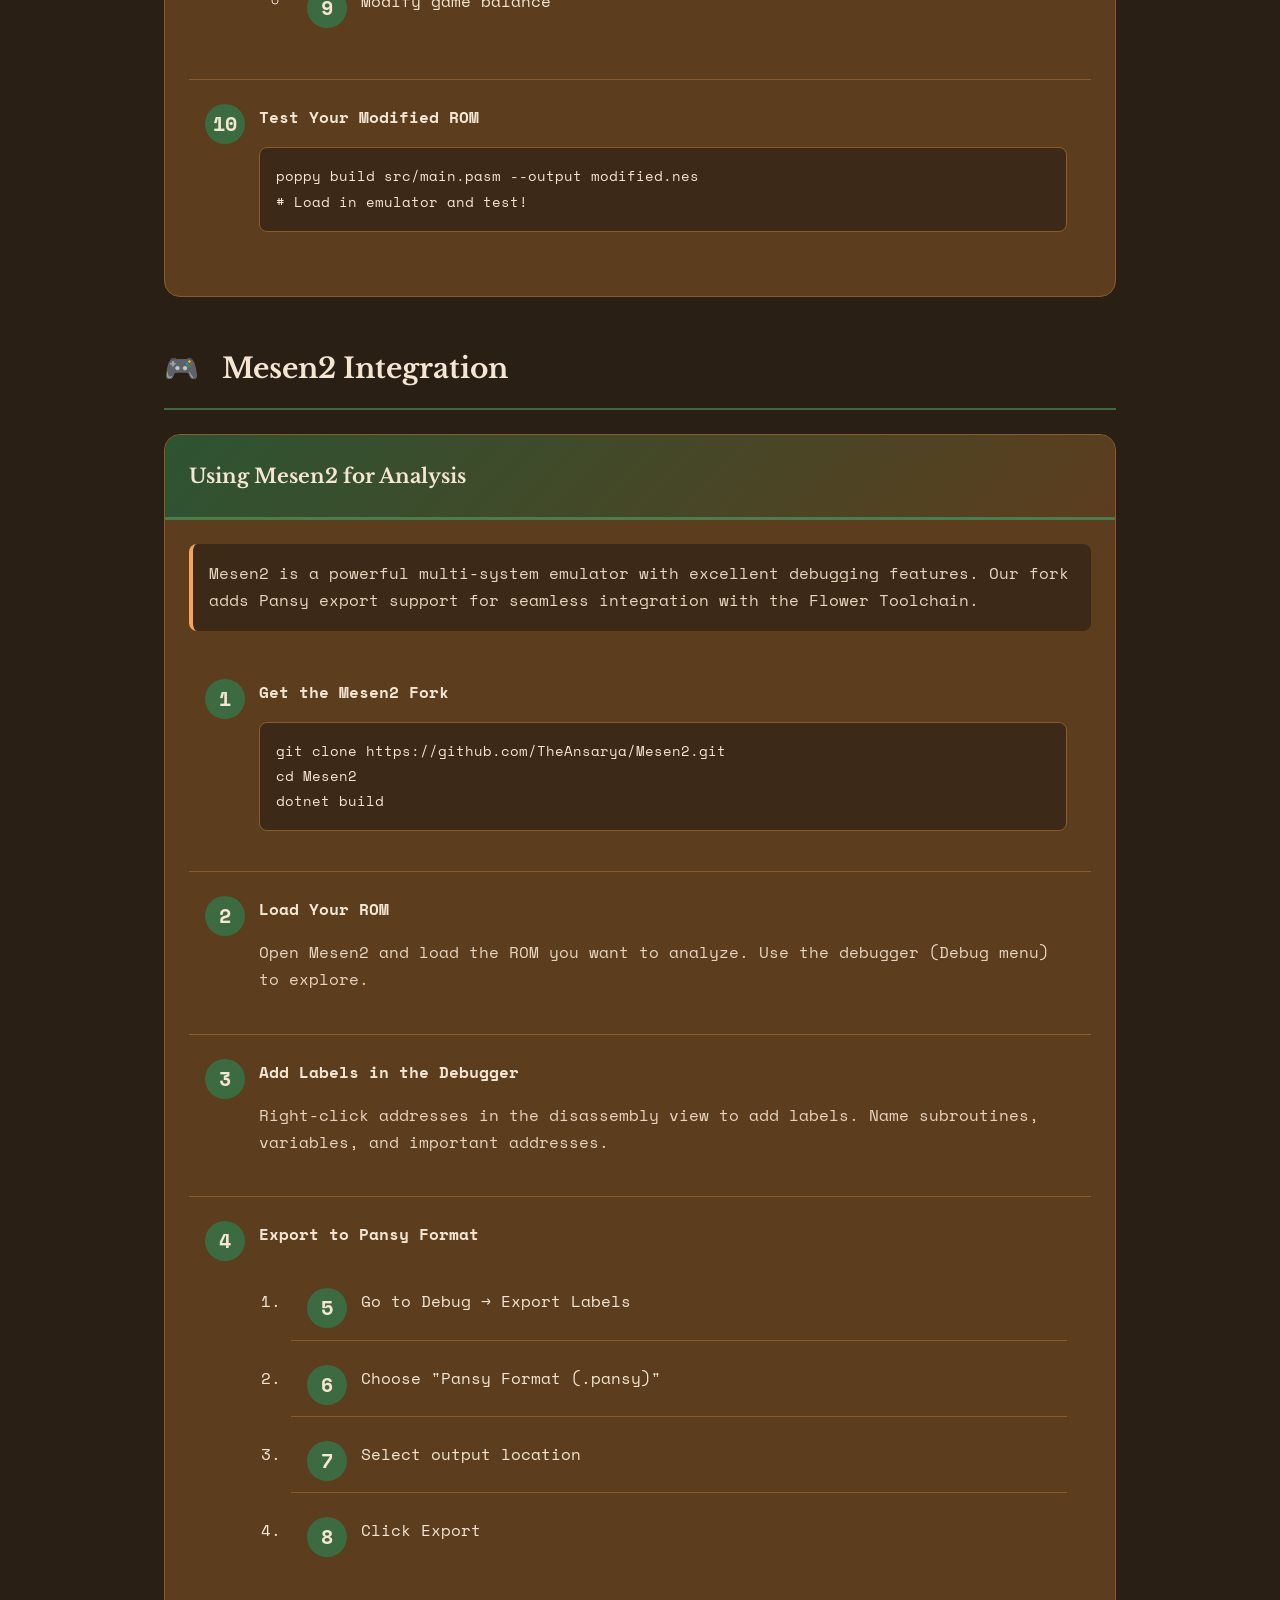
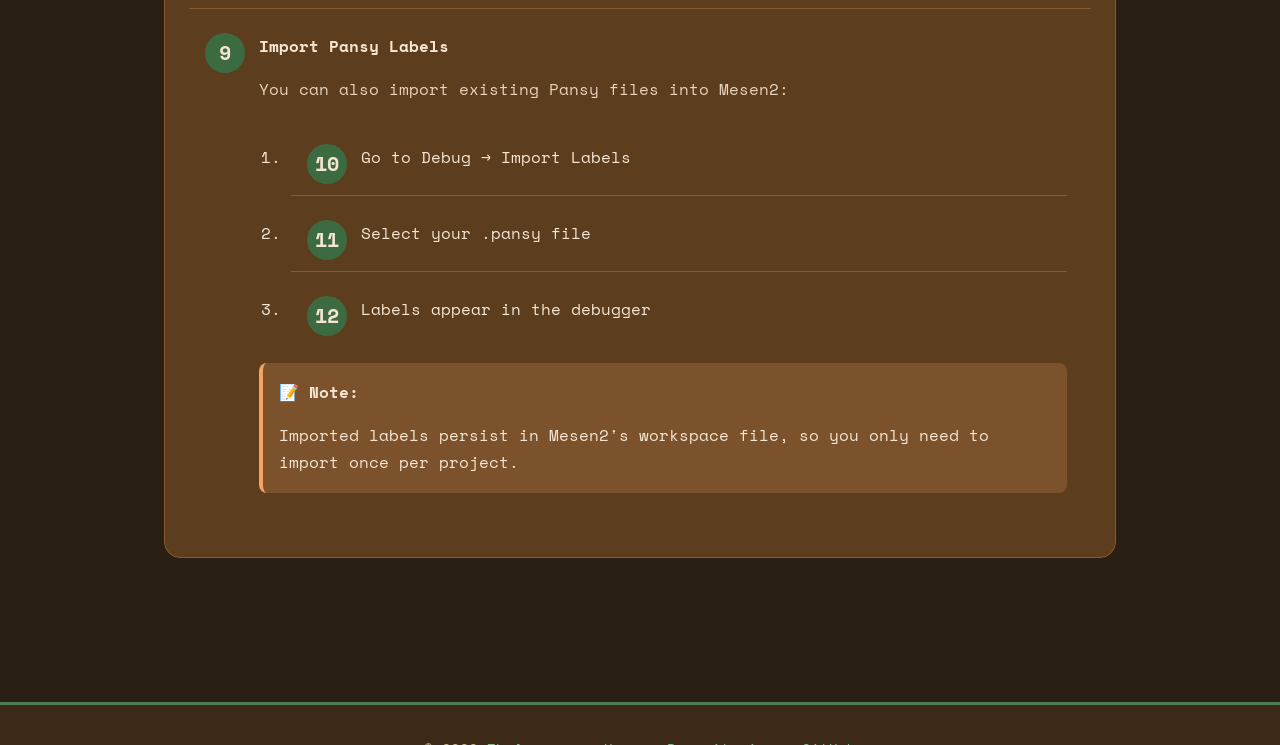
==== commit 5d98f50f: "fix: Restore flower emojis - fix encoding corruption - 🌷 The Flower Toolchain (tulip) - 🌸 Poppy - As" ====
--- a/pages/howto.html
+++ b/pages/howto.html
@@ -351,7 +351,7 @@
 					<li><a href="#getting-started"><span class="icon">🚀</span> Getting Started with ROM Hacking</a></li>
 					<li><a href="#peony-disassembly"><span class="icon">🌺</span> Disassembling ROMs with Peony</a></li>
 					<li><a href="#pansy-metadata"><span class="icon">🌼</span> Working with Pansy Metadata</a></li>
-					<li><a href="#poppy-assembly"><span class="icon">�</span> Building ROMs with Poppy</a></li>
+					<li><a href="#poppy-assembly"><span class="icon">🌸</span> Building ROMs with Poppy</a></li>
 					<li><a href="#roundtrip"><span class="icon">🔄</span> Complete Roundtrip Workflow</a></li>
 					<li><a href="#mesen2-integration"><span class="icon">🎮</span> Mesen2 Integration</a></li>
 				</ul>
@@ -553,7 +553,7 @@
 
 			<!-- Poppy Assembly -->
 			<section id="poppy-assembly">
-				<h2><span class="icon">�</span> Building ROMs with Poppy</h2>
+				<h2><span class="icon">🌸</span> Building ROMs with Poppy</h2>
 
 				<div class="guide-card">
 					<div class="guide-header">
@@ -763,3 +763,4 @@
 	</footer>
 </body>
 </html>
+
